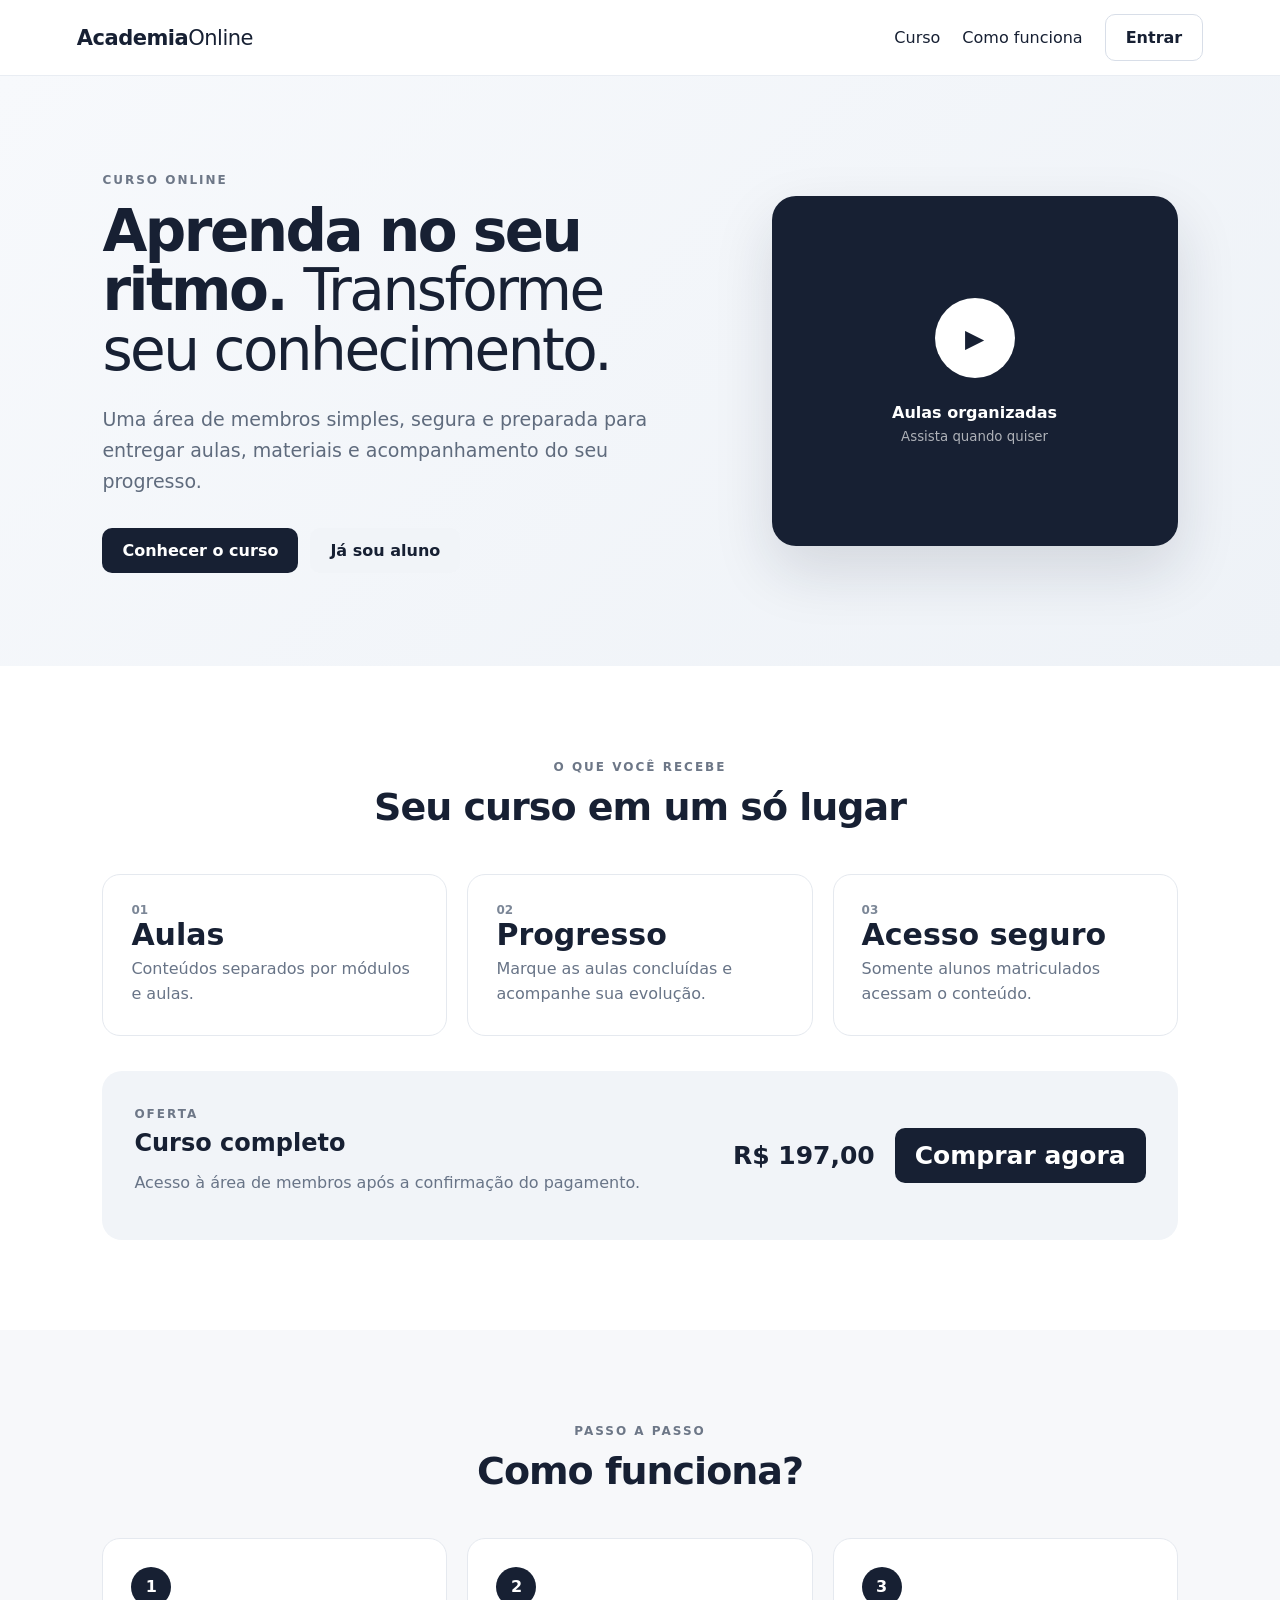
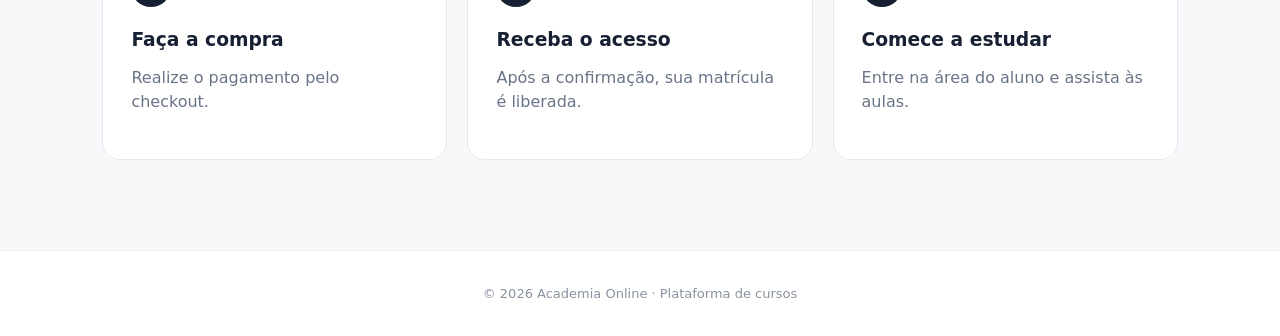
==== index.html @ fd496181 "Add files via upload" ====
<!doctype html>
<html lang="pt-BR">
<head>
  <meta charset="utf-8">
  <meta name="viewport" content="width=device-width, initial-scale=1">
  <title>Academia Online</title>
  <link rel="stylesheet" href="css/style.css">
</head>
<body>
<header class="topbar">
  <a class="brand" href="index.html">Academia<span>Online</span></a>
  <nav>
    <a href="#curso">Curso</a>
    <a href="#como-funciona">Como funciona</a>
    <a class="btn btn-outline" href="login.html">Entrar</a>
  </nav>
</header>

<main>
<section class="hero">
  <div class="hero-copy">
    <span class="eyebrow">CURSO ONLINE</span>
    <h1>Aprenda no seu ritmo. <span>Transforme seu conhecimento.</span></h1>
    <p>Uma área de membros simples, segura e preparada para entregar aulas, materiais e acompanhamento do seu progresso.</p>
    <div class="hero-actions">
      <a class="btn" href="#curso">Conhecer o curso</a>
      <a class="btn btn-light" href="login.html">Já sou aluno</a>
    </div>
  </div>
  <div class="hero-card">
    <div class="play">▶</div>
    <strong>Aulas organizadas</strong>
    <small>Assista quando quiser</small>
  </div>
</section>

<section id="curso" class="section">
  <div class="section-heading">
    <span class="eyebrow">O QUE VOCÊ RECEBE</span>
    <h2>Seu curso em um só lugar</h2>
  </div>
  <div class="cards">
    <article><div class="icon">01</div><h3>Aulas</h3><p>Conteúdos separados por módulos e aulas.</p></article>
    <article><div class="icon">02</div><h3>Progresso</h3><p>Marque as aulas concluídas e acompanhe sua evolução.</p></article>
    <article><div class="icon">03</div><h3>Acesso seguro</h3><p>Somente alunos matriculados acessam o conteúdo.</p></article>
  </div>
  <div class="offer">
    <div><span class="eyebrow">OFERTA</span><h2>Curso completo</h2><p>Acesso à área de membros após a confirmação do pagamento.</p></div>
    <div class="price">R$ 197,00 <a class="btn" href="checkout.html?course_id=CURSO_ID">Comprar agora</a></div>
  </div>
</section>

<section id="como-funciona" class="section muted">
  <div class="section-heading"><span class="eyebrow">PASSO A PASSO</span><h2>Como funciona?</h2></div>
  <div class="steps">
    <div><b>1</b><h3>Faça a compra</h3><p>Realize o pagamento pelo checkout.</p></div>
    <div><b>2</b><h3>Receba o acesso</h3><p>Após a confirmação, sua matrícula é liberada.</p></div>
    <div><b>3</b><h3>Comece a estudar</h3><p>Entre na área do aluno e assista às aulas.</p></div>
  </div>
</section>
</main>
<footer>© 2026 Academia Online · Plataforma de cursos</footer>
</body>
</html>
---- css/style.css ----
*{box-sizing:border-box}body{margin:0;font-family:Inter,system-ui,-apple-system,BlinkMacSystemFont,"Segoe UI",sans-serif;color:#172033;background:#fff}a{text-decoration:none;color:inherit}.topbar{height:76px;border-bottom:1px solid #e9edf3;display:flex;align-items:center;justify-content:space-between;padding:0 6%;background:#fff}.topbar nav{display:flex;align-items:center;gap:22px}.brand{font-size:21px;font-weight:800;letter-spacing:-.5px}.brand span{font-weight:400}.btn{display:inline-flex;align-items:center;justify-content:center;background:#172033;color:#fff;border:0;border-radius:10px;padding:13px 20px;font-weight:700;cursor:pointer}.btn-light{background:#f1f4f8;color:#172033}.btn-outline{background:#fff;color:#172033;border:1px solid #d8dee8}.full{width:100%}.hero{min-height:590px;padding:80px 8%;display:grid;grid-template-columns:1.2fr .8fr;gap:60px;align-items:center;background:linear-gradient(135deg,#f7f9fc,#eef2f7)}.hero h1{font-size:58px;line-height:1.02;letter-spacing:-2.5px;margin:14px 0 24px;max-width:720px}.hero h1 span{font-weight:400}.hero p{font-size:19px;line-height:1.65;max-width:650px;color:#5f6b7d}.eyebrow{font-size:12px;letter-spacing:2px;font-weight:800;color:#6d7787}.hero-actions{display:flex;gap:12px;margin-top:30px}.hero-card{height:350px;border-radius:24px;background:#172033;color:white;display:flex;flex-direction:column;align-items:center;justify-content:center;box-shadow:0 25px 60px #17203322}.hero-card .play{width:80px;height:80px;border-radius:50%;background:white;color:#172033;display:grid;place-items:center;font-size:25px;margin-bottom:25px}.hero-card small{opacity:.65;margin-top:7px}.section{padding:90px 8%}.section-heading{text-align:center;margin-bottom:45px}.section-heading h2{font-size:38px;letter-spacing:-1px;margin:10px}.cards,.steps{display:grid;grid-template-columns:repeat(3,1fr);gap:20px}.cards article,.steps>div{border:1px solid #e5e9ef;border-radius:18px;padding:28px;background:#fff}.icon{font-size:12px;font-weight:800;color:#7c8797}.cards h3,.steps h3{margin-bottom:8px}.cards p,.steps p{color:#687487;line-height:1.55}.offer{margin-top:35px;border-radius:20px;background:#f1f4f8;padding:32px;display:flex;justify-content:space-between;align-items:center}.offer h2{margin:7px 0}.offer p{color:#687487}.price{font-size:25px;font-weight:800;display:flex;gap:20px;align-items:center}.muted{background:#f7f8fa}.steps b{display:grid;place-items:center;width:40px;height:40px;border-radius:50%;background:#172033;color:#fff}.steps h3{margin-top:22px}footer{text-align:center;padding:35px;color:#8992a0;font-size:13px;border-top:1px solid #eee}.auth-page{min-height:100vh;background:#f4f6f9;display:grid;place-items:center;padding:25px}.auth-box{width:min(450px,100%);background:#fff;border:1px solid #e4e8ee;border-radius:18px;padding:35px;box-shadow:0 20px 50px #17203312}.auth-box .brand{display:block;margin-bottom:35px}.auth-box h1{margin-bottom:8px}.muted-text,.small{color:#697587;line-height:1.55}.auth-box form{display:grid;gap:16px;margin:25px 0}.auth-box label{display:grid;gap:7px;font-size:14px;font-weight:700}.auth-box input{padding:13px;border:1px solid #d9dfe7;border-radius:9px;font:inherit}.message{margin-top:12px;color:#b42318;font-size:14px}.checkout-price{font-size:40px;font-weight:800;margin:25px 0}.dashboard{padding:55px 7%}.dashboard-head{margin-bottom:30px}.dashboard-head h1{font-size:42px;margin:8px 0}.course-layout{display:grid;grid-template-columns:1fr;gap:18px}.module{border:1px solid #e3e7ed;border-radius:16px;overflow:hidden;background:#fff}.module-head{padding:20px 22px;background:#f6f8fa;font-weight:800}.lesson-row{display:flex;justify-content:space-between;align-items:center;padding:17px 22px;border-top:1px solid #edf0f4}.lesson-row small{color:#6d7787}.lesson-row.done{opacity:.7}.lesson-row a{font-weight:700}.lesson-page{padding:55px 8%;max-width:1100px;margin:auto}.video{aspect-ratio:16/9;background:#101722;border-radius:18px;display:grid;place-items:center;color:#fff;margin:25px 0}.complete{margin-top:20px}.status{font-size:13px;color:#647083}.small{font-size:12px}@media(max-width:800px){.hero{grid-template-columns:1fr;padding:60px 6%}.hero h1{font-size:43px}.cards,.steps{grid-template-columns:1fr}.offer{display:block}.price{margin-top:20px;flex-wrap:wrap}.topbar{padding:0 5%}.topbar nav>a:not(.btn){display:none}}
textarea,select{padding:13px;border:1px solid #d9dfe7;border-radius:9px;font:inherit;width:100%;min-height:44px}.admin-grid{display:grid;grid-template-columns:1.1fr .9fr;gap:22px;margin-top:30px}.panel{background:#fff;border:1px solid #e3e7ed;border-radius:18px;padding:25px}.panel form{display:grid;gap:12px;margin:18px 0}.panel input{padding:13px;border:1px solid #d9dfe7;border-radius:9px;font:inherit}.list-row{display:flex;justify-content:space-between;align-items:center;padding:15px 0;border-top:1px solid #edf0f4;gap:15px}.list-row small{display:block;color:#768195;margin-top:4px}.cards article h3{font-size:30px;margin:0}.cards article p{margin:5px 0 0}@media(max-width:800px){.admin-grid{grid-template-columns:1fr}}
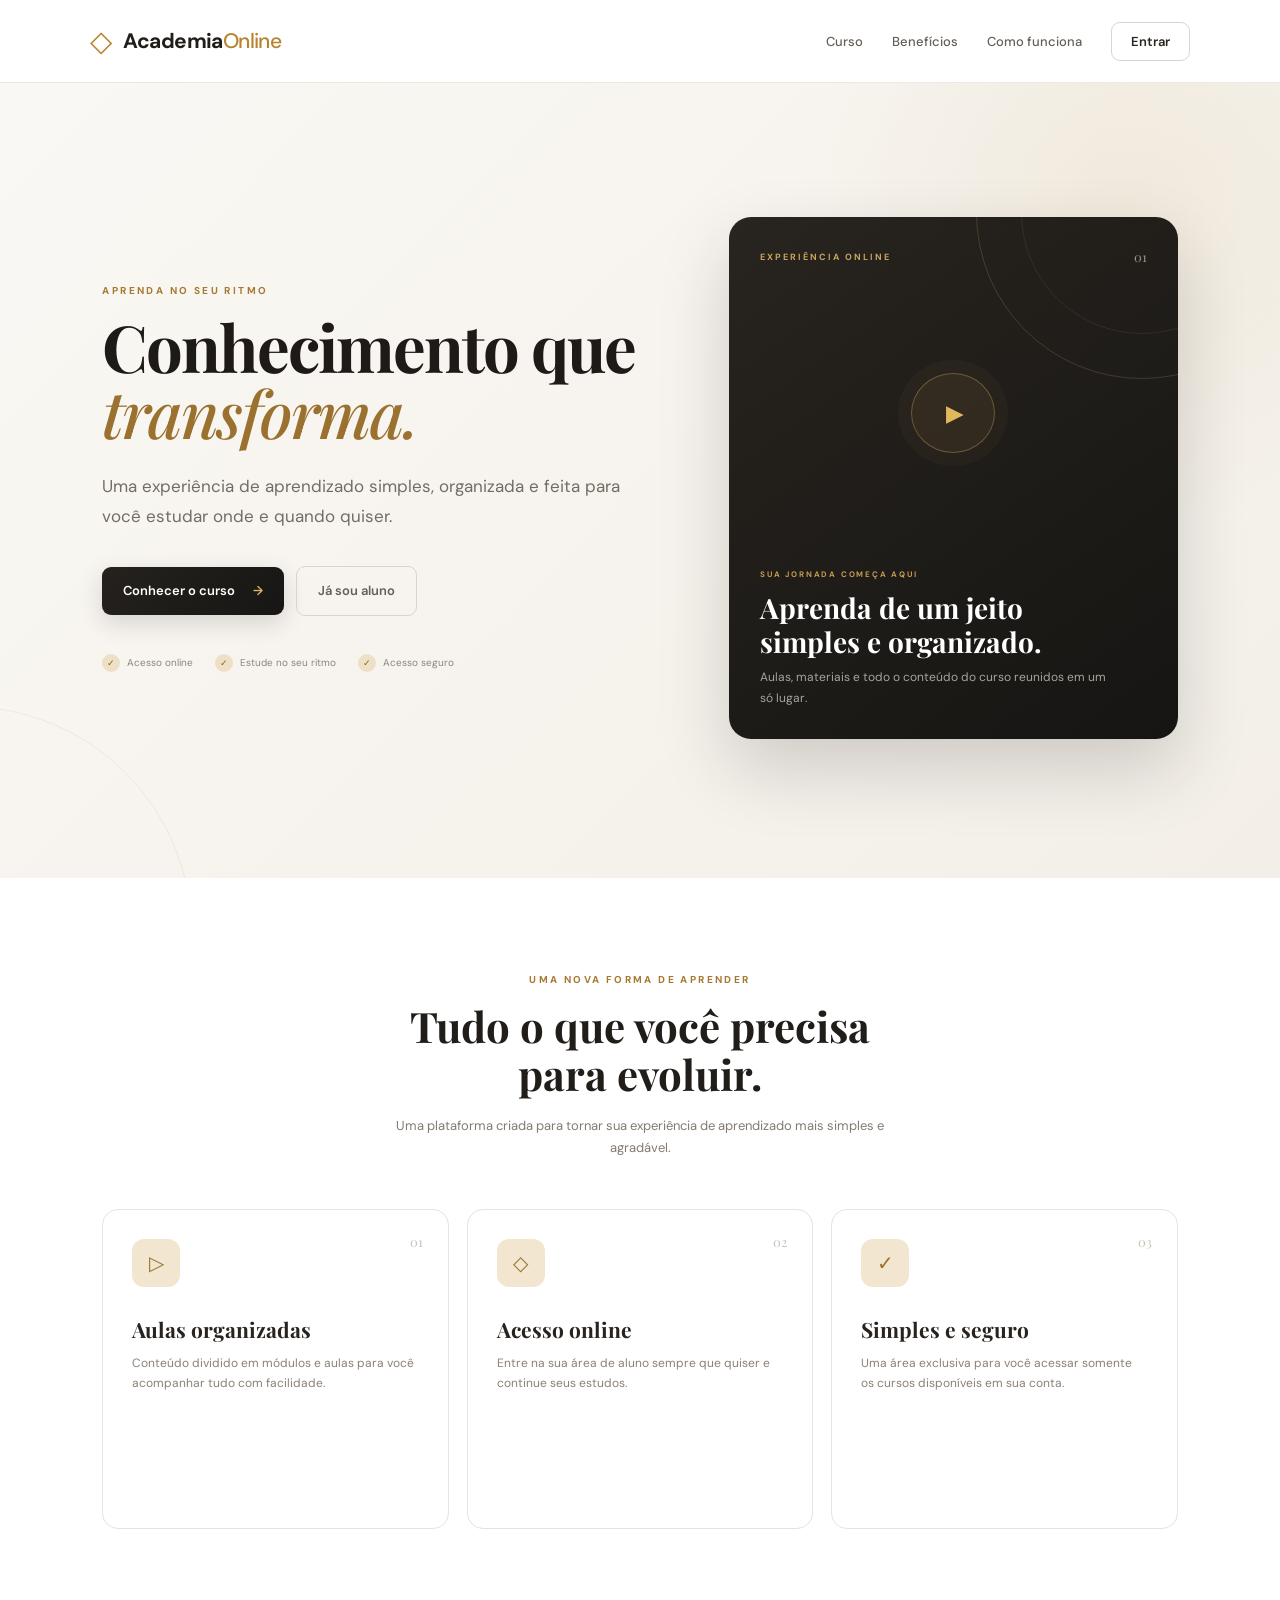
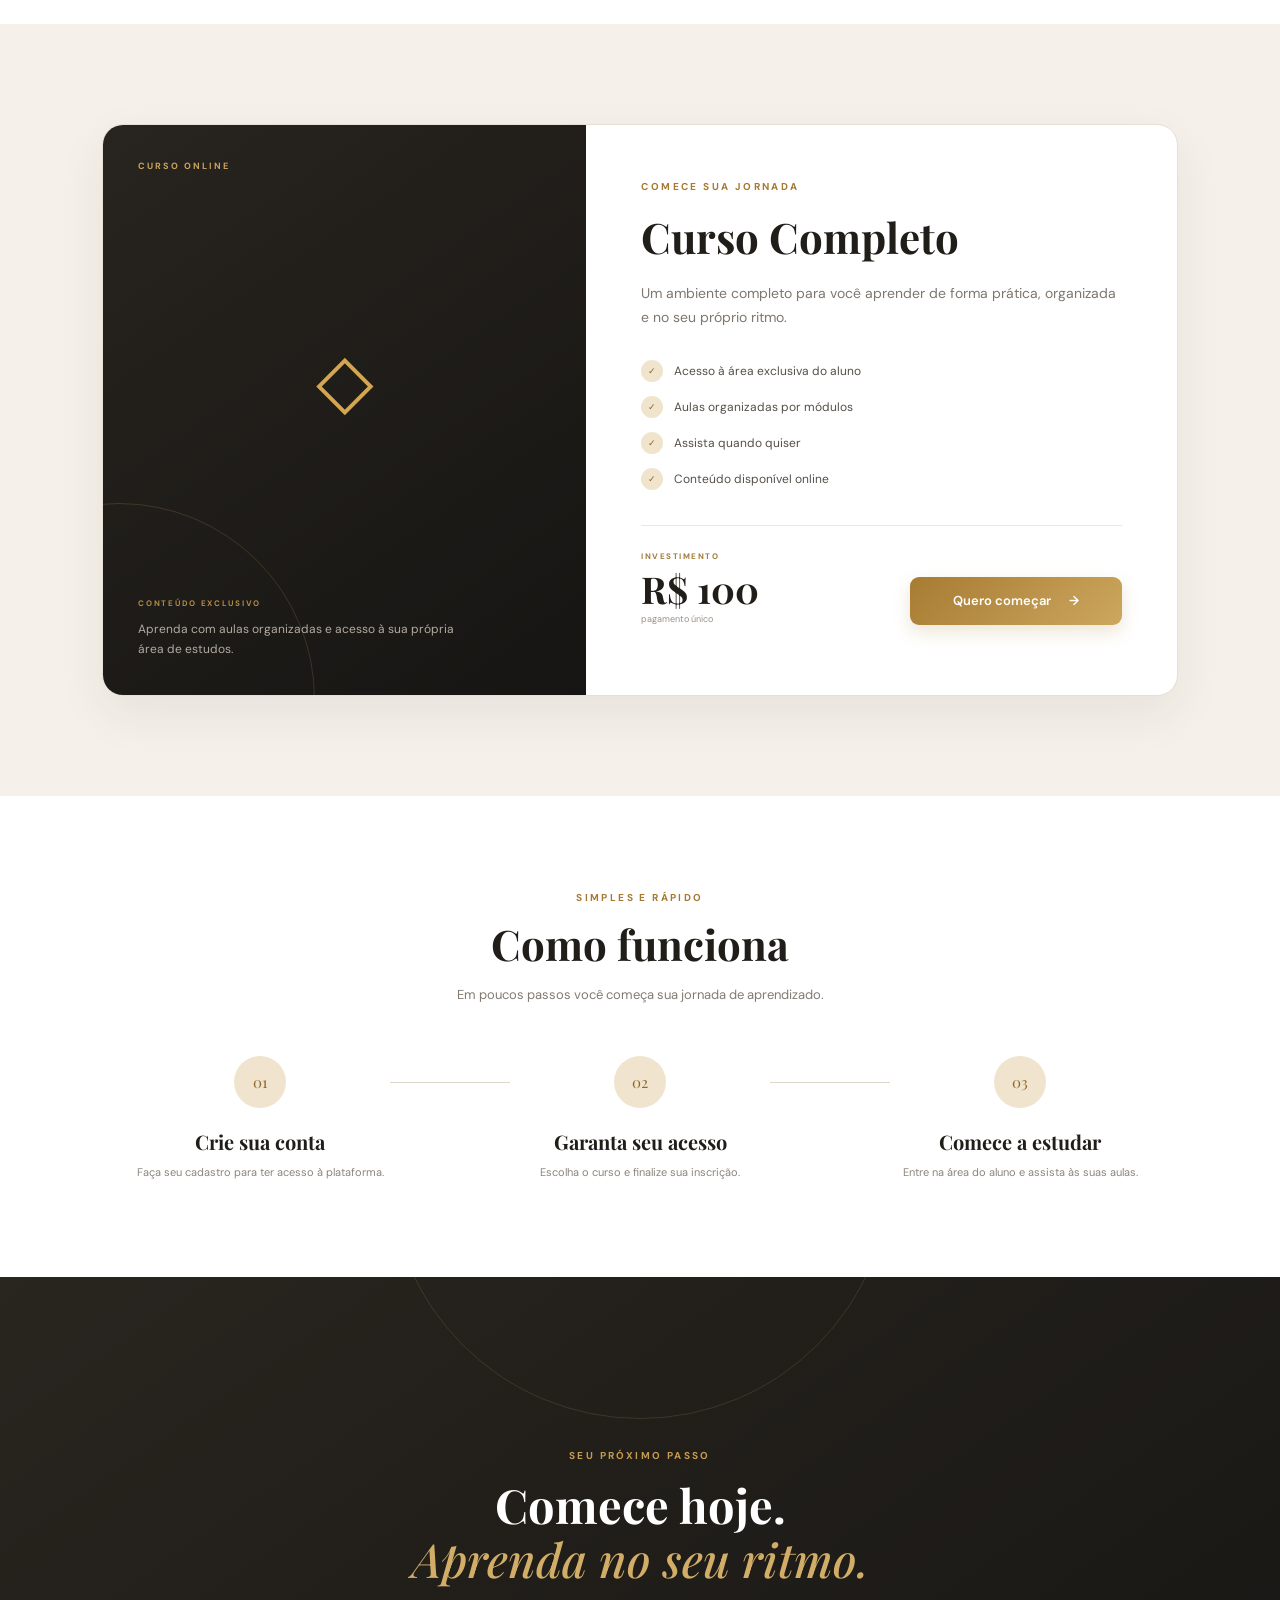
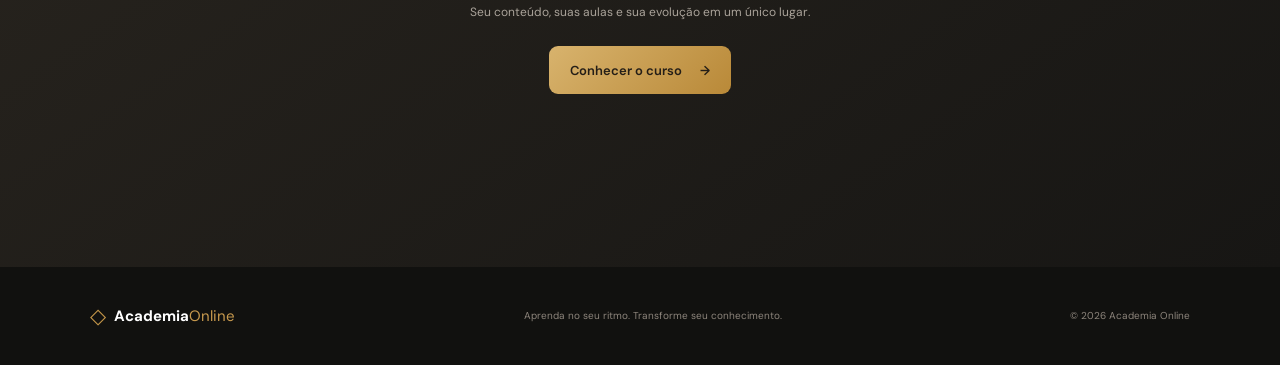
==== commit 18fb17ba: "Update index.html" ====
--- a/index.html
+++ b/index.html
@@ -1,64 +1,633 @@
 <!doctype html>
 <html lang="pt-BR">
+
 <head>
   <meta charset="utf-8">
-  <meta name="viewport" content="width=device-width, initial-scale=1">
+
+  <meta
+    name="viewport"
+    content="width=device-width,initial-scale=1"
+  >
+
   <title>Academia Online</title>
-  <link rel="stylesheet" href="css/style.css">
+
+  <link
+    rel="preconnect"
+    href="https://fonts.googleapis.com"
+  >
+
+  <link
+    rel="preconnect"
+    href="https://fonts.gstatic.com"
+    crossorigin
+  >
+
+  <link
+    href="https://fonts.googleapis.com/css2?family=DM+Sans:wght@400;500;600;700&family=Playfair+Display:wght@500;600;700&display=swap"
+    rel="stylesheet"
+  >
+
+  <link
+    rel="stylesheet"
+    href="css/style.css"
+  >
 </head>
-<body>
-<header class="topbar">
-  <a class="brand" href="index.html">Academia<span>Online</span></a>
-  <nav>
-    <a href="#curso">Curso</a>
-    <a href="#como-funciona">Como funciona</a>
-    <a class="btn btn-outline" href="login.html">Entrar</a>
+
+
+<body class="premium-home">
+
+
+<!-- =========================================
+     CABEÇALHO
+========================================= -->
+
+<header class="home-header">
+
+  <a
+    href="index.html"
+    class="home-brand"
+  >
+
+    <span class="home-brand-icon">
+      ◇
+    </span>
+
+    <strong>
+      Academia<span>Online</span>
+    </strong>
+
+  </a>
+
+
+  <nav class="home-nav">
+
+    <a href="#curso">
+      Curso
+    </a>
+
+    <a href="#beneficios">
+      Benefícios
+    </a>
+
+    <a href="#como-funciona">
+      Como funciona
+    </a>
+
+    <a
+      href="login.html"
+      class="home-login"
+    >
+      Entrar
+    </a>
+
   </nav>
+
 </header>
 
+
+
 <main>
-<section class="hero">
-  <div class="hero-copy">
-    <span class="eyebrow">CURSO ONLINE</span>
-    <h1>Aprenda no seu ritmo. <span>Transforme seu conhecimento.</span></h1>
-    <p>Uma área de membros simples, segura e preparada para entregar aulas, materiais e acompanhamento do seu progresso.</p>
-    <div class="hero-actions">
-      <a class="btn" href="#curso">Conhecer o curso</a>
-      <a class="btn btn-light" href="login.html">Já sou aluno</a>
+
+
+<!-- =========================================
+     HERO
+========================================= -->
+
+<section class="premium-home-hero">
+
+  <div class="home-hero-content">
+
+    <span class="home-eyebrow">
+      APRENDA NO SEU RITMO
+    </span>
+
+
+    <h1>
+
+      Conhecimento que
+      <span>
+        transforma.
+      </span>
+
+    </h1>
+
+
+    <p class="home-hero-description">
+
+      Uma experiência de aprendizado
+      simples, organizada e feita para
+      você estudar onde e quando quiser.
+
+    </p>
+
+
+    <div class="home-hero-actions">
+
+      <a
+        href="#curso"
+        class="home-primary-btn"
+      >
+        Conhecer o curso
+        <span>→</span>
+      </a>
+
+
+      <a
+        href="login.html"
+        class="home-secondary-btn"
+      >
+        Já sou aluno
+      </a>
+
     </div>
-  </div>
-  <div class="hero-card">
-    <div class="play">▶</div>
-    <strong>Aulas organizadas</strong>
-    <small>Assista quando quiser</small>
-  </div>
+
+
+    <div class="home-trust">
+
+      <div>
+        <span>✓</span>
+        Acesso online
+      </div>
+
+      <div>
+        <span>✓</span>
+        Estude no seu ritmo
+      </div>
+
+      <div>
+        <span>✓</span>
+        Acesso seguro
+      </div>
+
+    </div>
+
+  </div>
+
+
+
+  <!-- CARD DO LADO DIREITO -->
+
+  <div class="home-feature-card">
+
+    <div class="home-card-decoration"></div>
+
+
+    <div class="home-feature-top">
+
+      <span class="home-feature-label">
+        EXPERIÊNCIA ONLINE
+      </span>
+
+      <span class="home-feature-number">
+        01
+      </span>
+
+    </div>
+
+
+    <div class="home-play">
+
+      <div class="home-play-circle">
+        ▶
+      </div>
+
+    </div>
+
+
+    <div class="home-feature-bottom">
+
+      <span>
+        SUA JORNADA COMEÇA AQUI
+      </span>
+
+      <h2>
+        Aprenda de um jeito
+        simples e organizado.
+      </h2>
+
+      <p>
+        Aulas, materiais e todo o
+        conteúdo do curso reunidos
+        em um só lugar.
+      </p>
+
+    </div>
+
+  </div>
+
 </section>
 
-<section id="curso" class="section">
-  <div class="section-heading">
-    <span class="eyebrow">O QUE VOCÊ RECEBE</span>
-    <h2>Seu curso em um só lugar</h2>
-  </div>
-  <div class="cards">
-    <article><div class="icon">01</div><h3>Aulas</h3><p>Conteúdos separados por módulos e aulas.</p></article>
-    <article><div class="icon">02</div><h3>Progresso</h3><p>Marque as aulas concluídas e acompanhe sua evolução.</p></article>
-    <article><div class="icon">03</div><h3>Acesso seguro</h3><p>Somente alunos matriculados acessam o conteúdo.</p></article>
-  </div>
-  <div class="offer">
-    <div><span class="eyebrow">OFERTA</span><h2>Curso completo</h2><p>Acesso à área de membros após a confirmação do pagamento.</p></div>
-    <div class="price">R$ 197,00 <a class="btn" href="checkout.html?course_id=CURSO_ID">Comprar agora</a></div>
-  </div>
+
+
+<!-- =========================================
+     BENEFÍCIOS
+========================================= -->
+
+<section
+  id="beneficios"
+  class="home-section home-benefits"
+>
+
+  <div class="home-section-heading">
+
+    <span class="home-eyebrow">
+      UMA NOVA FORMA DE APRENDER
+    </span>
+
+    <h2>
+      Tudo o que você precisa
+      <br>
+      para evoluir.
+    </h2>
+
+    <p>
+      Uma plataforma criada para tornar
+      sua experiência de aprendizado
+      mais simples e agradável.
+    </p>
+
+  </div>
+
+
+  <div class="home-benefit-grid">
+
+
+    <article class="home-benefit-card">
+
+      <span class="benefit-number">
+        01
+      </span>
+
+      <div class="benefit-icon">
+        ▷
+      </div>
+
+      <h3>
+        Aulas organizadas
+      </h3>
+
+      <p>
+        Conteúdo dividido em módulos
+        e aulas para você acompanhar
+        tudo com facilidade.
+      </p>
+
+    </article>
+
+
+
+    <article class="home-benefit-card">
+
+      <span class="benefit-number">
+        02
+      </span>
+
+      <div class="benefit-icon">
+        ◇
+      </div>
+
+      <h3>
+        Acesso online
+      </h3>
+
+      <p>
+        Entre na sua área de aluno
+        sempre que quiser e continue
+        seus estudos.
+      </p>
+
+    </article>
+
+
+
+    <article class="home-benefit-card">
+
+      <span class="benefit-number">
+        03
+      </span>
+
+      <div class="benefit-icon">
+        ✓
+      </div>
+
+      <h3>
+        Simples e seguro
+      </h3>
+
+      <p>
+        Uma área exclusiva para você
+        acessar somente os cursos
+        disponíveis em sua conta.
+      </p>
+
+    </article>
+
+
+  </div>
+
 </section>
 
-<section id="como-funciona" class="section muted">
-  <div class="section-heading"><span class="eyebrow">PASSO A PASSO</span><h2>Como funciona?</h2></div>
-  <div class="steps">
-    <div><b>1</b><h3>Faça a compra</h3><p>Realize o pagamento pelo checkout.</p></div>
-    <div><b>2</b><h3>Receba o acesso</h3><p>Após a confirmação, sua matrícula é liberada.</p></div>
-    <div><b>3</b><h3>Comece a estudar</h3><p>Entre na área do aluno e assista às aulas.</p></div>
-  </div>
+
+
+<!-- =========================================
+     CURSO
+========================================= -->
+
+<section
+  id="curso"
+  class="home-course-section"
+>
+
+  <div class="home-course-wrapper">
+
+
+    <div class="home-course-preview">
+
+      <span class="home-course-small">
+        CURSO ONLINE
+      </span>
+
+
+      <div class="home-course-preview-icon">
+        ◇
+      </div>
+
+
+      <div class="home-course-preview-bottom">
+
+        <span>
+          CONTEÚDO EXCLUSIVO
+        </span>
+
+        <p>
+          Aprenda com aulas organizadas
+          e acesso à sua própria área
+          de estudos.
+        </p>
+
+      </div>
+
+    </div>
+
+
+
+    <div class="home-course-info">
+
+      <span class="home-eyebrow">
+        COMECE SUA JORNADA
+      </span>
+
+
+      <h2>
+        Curso Completo
+      </h2>
+
+
+      <p class="home-course-description">
+
+        Um ambiente completo para você
+        aprender de forma prática,
+        organizada e no seu próprio ritmo.
+
+      </p>
+
+
+      <div class="home-course-features">
+
+        <div>
+          <span>✓</span>
+          Acesso à área exclusiva do aluno
+        </div>
+
+        <div>
+          <span>✓</span>
+          Aulas organizadas por módulos
+        </div>
+
+        <div>
+          <span>✓</span>
+          Assista quando quiser
+        </div>
+
+        <div>
+          <span>✓</span>
+          Conteúdo disponível online
+        </div>
+
+      </div>
+
+
+      <div class="home-course-purchase">
+
+        <div class="home-price">
+
+          <small>
+            INVESTIMENTO
+          </small>
+
+          <strong>
+            R$ 100
+          </strong>
+
+          <span>
+            pagamento único
+          </span>
+
+        </div>
+
+
+        <!-- Depois ligaremos ao Mercado Pago -->
+
+        <a
+          href="login.html"
+          class="home-buy-btn"
+        >
+          Quero começar
+          <span>→</span>
+        </a>
+
+      </div>
+
+    </div>
+
+
+  </div>
+
 </section>
+
+
+
+<!-- =========================================
+     COMO FUNCIONA
+========================================= -->
+
+<section
+  id="como-funciona"
+  class="home-section home-how"
+>
+
+  <div class="home-section-heading">
+
+    <span class="home-eyebrow">
+      SIMPLES E RÁPIDO
+    </span>
+
+    <h2>
+      Como funciona
+    </h2>
+
+    <p>
+      Em poucos passos você começa
+      sua jornada de aprendizado.
+    </p>
+
+  </div>
+
+
+  <div class="home-steps">
+
+
+    <article>
+
+      <span class="step-number">
+        01
+      </span>
+
+      <h3>
+        Crie sua conta
+      </h3>
+
+      <p>
+        Faça seu cadastro para ter
+        acesso à plataforma.
+      </p>
+
+    </article>
+
+
+
+    <div class="step-line"></div>
+
+
+
+    <article>
+
+      <span class="step-number">
+        02
+      </span>
+
+      <h3>
+        Garanta seu acesso
+      </h3>
+
+      <p>
+        Escolha o curso e finalize
+        sua inscrição.
+      </p>
+
+    </article>
+
+
+
+    <div class="step-line"></div>
+
+
+
+    <article>
+
+      <span class="step-number">
+        03
+      </span>
+
+      <h3>
+        Comece a estudar
+      </h3>
+
+      <p>
+        Entre na área do aluno
+        e assista às suas aulas.
+      </p>
+
+    </article>
+
+
+  </div>
+
+</section>
+
+
+
+<!-- =========================================
+     CTA FINAL
+========================================= -->
+
+<section class="home-final-cta">
+
+  <div class="final-decoration"></div>
+
+  <span class="home-eyebrow">
+    SEU PRÓXIMO PASSO
+  </span>
+
+
+  <h2>
+    Comece hoje.
+    <br>
+    <em>Aprenda no seu ritmo.</em>
+  </h2>
+
+
+  <p>
+    Seu conteúdo, suas aulas e sua
+    evolução em um único lugar.
+  </p>
+
+
+  <a
+    href="#curso"
+    class="home-gold-btn"
+  >
+    Conhecer o curso
+    <span>→</span>
+  </a>
+
+</section>
+
+
 </main>
-<footer>© 2026 Academia Online · Plataforma de cursos</footer>
+
+
+
+<!-- =========================================
+     RODAPÉ
+========================================= -->
+
+<footer class="home-footer">
+
+  <div class="home-footer-brand">
+
+    <span>◇</span>
+
+    <strong>
+      Academia<span>Online</span>
+    </strong>
+
+  </div>
+
+
+  <p>
+    Aprenda no seu ritmo.
+    Transforme seu conhecimento.
+  </p>
+
+
+  <span class="home-footer-copy">
+    © 2026 Academia Online
+  </span>
+
+</footer>
+
+
 </body>
+
 </html>
--- a/css/style.css
+++ b/css/style.css
@@ -1,2 +1,1991 @@
-*{box-sizing:border-box}body{margin:0;font-family:Inter,system-ui,-apple-system,BlinkMacSystemFont,"Segoe UI",sans-serif;color:#172033;background:#fff}a{text-decoration:none;color:inherit}.topbar{height:76px;border-bottom:1px solid #e9edf3;display:flex;align-items:center;justify-content:space-between;padding:0 6%;background:#fff}.topbar nav{display:flex;align-items:center;gap:22px}.brand{font-size:21px;font-weight:800;letter-spacing:-.5px}.brand span{font-weight:400}.btn{display:inline-flex;align-items:center;justify-content:center;background:#172033;color:#fff;border:0;border-radius:10px;padding:13px 20px;font-weight:700;cursor:pointer}.btn-light{background:#f1f4f8;color:#172033}.btn-outline{background:#fff;color:#172033;border:1px solid #d8dee8}.full{width:100%}.hero{min-height:590px;padding:80px 8%;display:grid;grid-template-columns:1.2fr .8fr;gap:60px;align-items:center;background:linear-gradient(135deg,#f7f9fc,#eef2f7)}.hero h1{font-size:58px;line-height:1.02;letter-spacing:-2.5px;margin:14px 0 24px;max-width:720px}.hero h1 span{font-weight:400}.hero p{font-size:19px;line-height:1.65;max-width:650px;color:#5f6b7d}.eyebrow{font-size:12px;letter-spacing:2px;font-weight:800;color:#6d7787}.hero-actions{display:flex;gap:12px;margin-top:30px}.hero-card{height:350px;border-radius:24px;background:#172033;color:white;display:flex;flex-direction:column;align-items:center;justify-content:center;box-shadow:0 25px 60px #17203322}.hero-card .play{width:80px;height:80px;border-radius:50%;background:white;color:#172033;display:grid;place-items:center;font-size:25px;margin-bottom:25px}.hero-card small{opacity:.65;margin-top:7px}.section{padding:90px 8%}.section-heading{text-align:center;margin-bottom:45px}.section-heading h2{font-size:38px;letter-spacing:-1px;margin:10px}.cards,.steps{display:grid;grid-template-columns:repeat(3,1fr);gap:20px}.cards article,.steps>div{border:1px solid #e5e9ef;border-radius:18px;padding:28px;background:#fff}.icon{font-size:12px;font-weight:800;color:#7c8797}.cards h3,.steps h3{margin-bottom:8px}.cards p,.steps p{color:#687487;line-height:1.55}.offer{margin-top:35px;border-radius:20px;background:#f1f4f8;padding:32px;display:flex;justify-content:space-between;align-items:center}.offer h2{margin:7px 0}.offer p{color:#687487}.price{font-size:25px;font-weight:800;display:flex;gap:20px;align-items:center}.muted{background:#f7f8fa}.steps b{display:grid;place-items:center;width:40px;height:40px;border-radius:50%;background:#172033;color:#fff}.steps h3{margin-top:22px}footer{text-align:center;padding:35px;color:#8992a0;font-size:13px;border-top:1px solid #eee}.auth-page{min-height:100vh;background:#f4f6f9;display:grid;place-items:center;padding:25px}.auth-box{width:min(450px,100%);background:#fff;border:1px solid #e4e8ee;border-radius:18px;padding:35px;box-shadow:0 20px 50px #17203312}.auth-box .brand{display:block;margin-bottom:35px}.auth-box h1{margin-bottom:8px}.muted-text,.small{color:#697587;line-height:1.55}.auth-box form{display:grid;gap:16px;margin:25px 0}.auth-box label{display:grid;gap:7px;font-size:14px;font-weight:700}.auth-box input{padding:13px;border:1px solid #d9dfe7;border-radius:9px;font:inherit}.message{margin-top:12px;color:#b42318;font-size:14px}.checkout-price{font-size:40px;font-weight:800;margin:25px 0}.dashboard{padding:55px 7%}.dashboard-head{margin-bottom:30px}.dashboard-head h1{font-size:42px;margin:8px 0}.course-layout{display:grid;grid-template-columns:1fr;gap:18px}.module{border:1px solid #e3e7ed;border-radius:16px;overflow:hidden;background:#fff}.module-head{padding:20px 22px;background:#f6f8fa;font-weight:800}.lesson-row{display:flex;justify-content:space-between;align-items:center;padding:17px 22px;border-top:1px solid #edf0f4}.lesson-row small{color:#6d7787}.lesson-row.done{opacity:.7}.lesson-row a{font-weight:700}.lesson-page{padding:55px 8%;max-width:1100px;margin:auto}.video{aspect-ratio:16/9;background:#101722;border-radius:18px;display:grid;place-items:center;color:#fff;margin:25px 0}.complete{margin-top:20px}.status{font-size:13px;color:#647083}.small{font-size:12px}@media(max-width:800px){.hero{grid-template-columns:1fr;padding:60px 6%}.hero h1{font-size:43px}.cards,.steps{grid-template-columns:1fr}.offer{display:block}.price{margin-top:20px;flex-wrap:wrap}.topbar{padding:0 5%}.topbar nav>a:not(.btn){display:none}}
-textarea,select{padding:13px;border:1px solid #d9dfe7;border-radius:9px;font:inherit;width:100%;min-height:44px}.admin-grid{display:grid;grid-template-columns:1.1fr .9fr;gap:22px;margin-top:30px}.panel{background:#fff;border:1px solid #e3e7ed;border-radius:18px;padding:25px}.panel form{display:grid;gap:12px;margin:18px 0}.panel input{padding:13px;border:1px solid #d9dfe7;border-radius:9px;font:inherit}.list-row{display:flex;justify-content:space-between;align-items:center;padding:15px 0;border-top:1px solid #edf0f4;gap:15px}.list-row small{display:block;color:#768195;margin-top:4px}.cards article h3{font-size:30px;margin:0}.cards article p{margin:5px 0 0}@media(max-width:800px){.admin-grid{grid-template-columns:1fr}}
+}
+
+}
+/* =====================================================
+   PÁGINA DA AULA - PREMIUM
+===================================================== */
+
+.premium-lesson-page{
+  margin:0;
+
+  min-height:100vh;
+
+  background:#f7f4ef;
+
+  color:#28231e;
+
+  font-family:
+    "DM Sans",
+    sans-serif;
+}
+
+
+.premium-lesson-container{
+  width:min(980px, 88%);
+
+  margin:0 auto;
+
+  padding:45px 0 70px;
+}
+
+
+.premium-lesson-top-actions{
+  display:flex;
+  align-items:center;
+
+  gap:18px;
+}
+
+
+.premium-student-area{
+  color:#6e665d;
+
+  font-size:12px;
+
+  font-weight:600;
+
+  text-decoration:none;
+
+  transition:.2s;
+}
+
+
+.premium-student-area:hover{
+  color:#a77830;
+}
+
+
+/* =====================================================
+   CABEÇALHO DA AULA
+===================================================== */
+
+.premium-lesson-header{
+  margin-bottom:24px;
+}
+
+
+.premium-lesson-breadcrumb{
+  margin-bottom:22px;
+
+  display:flex;
+  align-items:center;
+
+  gap:8px;
+
+  color:#9b9287;
+
+  font-size:10px;
+}
+
+
+.breadcrumb-separator{
+  color:#c3b9ad;
+}
+
+
+.premium-lesson-title-row{
+  display:flex;
+  align-items:flex-end;
+  justify-content:space-between;
+
+  gap:25px;
+}
+
+
+.premium-eyebrow{
+  display:block;
+
+  margin-bottom:7px;
+
+  color:#a87931;
+
+  font-size:9px;
+
+  font-weight:700;
+
+  letter-spacing:1.8px;
+
+  text-transform:uppercase;
+}
+
+
+.premium-lesson-title-row h1{
+  margin:0;
+
+  color:#211e1a;
+
+  font-family:
+    "Playfair Display",
+    serif;
+
+  font-size:38px;
+
+  line-height:1.15;
+}
+
+
+.premium-lesson-description{
+  max-width:750px;
+
+  margin:13px 0 0;
+
+  color:#7f776e;
+
+  font-size:13px;
+
+  line-height:1.7;
+}
+
+
+.premium-lesson-position{
+  width:58px;
+  height:58px;
+
+  flex-shrink:0;
+
+  display:flex;
+  flex-direction:column;
+  align-items:center;
+  justify-content:center;
+
+  border-radius:50%;
+
+  background:#efe2c9;
+
+  color:#8f6729;
+}
+
+
+.premium-lesson-position strong{
+  font-family:
+    "Playfair Display",
+    serif;
+
+  font-size:18px;
+
+  line-height:1;
+}
+
+
+.premium-lesson-position span{
+  margin-top:3px;
+
+  color:#a88c60;
+
+  font-size:8px;
+}
+
+
+/* =====================================================
+   PLAYER
+===================================================== */
+
+.premium-video-card{
+  overflow:hidden;
+
+  border-radius:17px;
+
+  background:#fff;
+
+  border:1px solid #e2dbd1;
+
+  box-shadow:
+    0 15px 40px
+    rgba(45,37,27,.08);
+}
+
+
+.premium-video{
+  width:100%;
+
+  aspect-ratio:16 / 9;
+
+  background:
+    linear-gradient(
+      145deg,
+      #181714,
+      #25221d
+    );
+}
+
+
+.premium-video iframe{
+  display:block;
+
+  width:100%;
+  height:100%;
+
+  border:0;
+}
+
+
+.premium-video-empty{
+  width:100%;
+  height:100%;
+
+  display:flex;
+  flex-direction:column;
+  align-items:center;
+  justify-content:center;
+
+  color:#fff;
+}
+
+
+.video-play-icon{
+  width:62px;
+  height:62px;
+
+  margin-bottom:15px;
+
+  display:flex;
+  align-items:center;
+  justify-content:center;
+
+  padding-left:4px;
+
+  box-sizing:border-box;
+
+  border-radius:50%;
+
+  background:
+    rgba(195,148,67,.17);
+
+  border:
+    1px solid
+    rgba(211,169,93,.38);
+
+  color:#d4a451;
+
+  font-size:20px;
+}
+
+
+.premium-video-empty strong{
+  font-family:
+    "Playfair Display",
+    serif;
+
+  font-size:18px;
+}
+
+
+.premium-video-empty span{
+  margin-top:5px;
+
+  color:#aaa49c;
+
+  font-size:10px;
+}
+
+
+/* =====================================================
+   MATERIAL
+===================================================== */
+
+.premium-video-footer{
+  min-height:72px;
+
+  padding:15px 20px;
+
+  box-sizing:border-box;
+
+  display:flex;
+  align-items:center;
+  justify-content:space-between;
+
+  gap:20px;
+}
+
+
+.premium-video-footer
+.premium-eyebrow{
+  margin-bottom:3px;
+
+  font-size:7px;
+}
+
+
+.premium-video-footer strong{
+  display:block;
+
+  color:#37312b;
+
+  font-size:11px;
+}
+
+
+.premium-material-btn{
+  min-height:37px;
+
+  padding:8px 14px;
+
+  display:inline-flex;
+  align-items:center;
+  justify-content:center;
+
+  gap:7px;
+
+  border:1px solid #c79748;
+
+  border-radius:8px;
+
+  color:#906526;
+
+  text-decoration:none;
+
+  font-size:10px;
+
+  font-weight:700;
+
+  transition:.2s;
+}
+
+
+.premium-material-btn:hover{
+  background:#b78638;
+
+  color:#fff;
+}
+
+
+.material-icon{
+  font-size:13px;
+}
+
+
+/* =====================================================
+   NAVEGAÇÃO
+===================================================== */
+
+.premium-lesson-navigation{
+  margin-top:24px;
+
+  display:flex;
+  align-items:center;
+  justify-content:space-between;
+
+  gap:20px;
+}
+
+
+.premium-back-course{
+  display:inline-flex;
+  align-items:center;
+
+  gap:7px;
+
+  color:#776e64;
+
+  font-size:11px;
+
+  font-weight:600;
+
+  text-decoration:none;
+
+  transition:.2s;
+}
+
+
+.premium-back-course:hover{
+  color:#9c702c;
+}
+
+
+.premium-page-navigation{
+  display:flex;
+  align-items:stretch;
+
+  gap:9px;
+}
+
+
+.premium-nav-btn{
+  min-width:150px;
+  min-height:51px;
+
+  padding:9px 13px;
+
+  box-sizing:border-box;
+
+  display:flex;
+  align-items:center;
+
+  gap:10px;
+
+  border-radius:9px;
+
+  font-family:
+    "DM Sans",
+    sans-serif;
+
+  text-decoration:none;
+
+  cursor:pointer;
+
+  transition:.2s;
+}
+
+
+.premium-nav-btn div{
+  flex:1;
+
+  min-width:0;
+}
+
+
+.premium-nav-btn small{
+  display:block;
+
+  margin-bottom:2px;
+
+  font-size:7px;
+
+  font-weight:700;
+
+  letter-spacing:1px;
+}
+
+
+.premium-nav-btn strong{
+  display:block;
+
+  max-width:125px;
+
+  overflow:hidden;
+
+  white-space:nowrap;
+
+  text-overflow:ellipsis;
+
+  font-size:10px;
+}
+
+
+.premium-nav-secondary{
+  border:1px solid #ddd5ca;
+
+  background:#fff;
+
+  color:#5d554c;
+}
+
+
+.premium-nav-secondary:hover:not(:disabled){
+  border-color:#b98a3c;
+
+  color:#956a28;
+}
+
+
+.premium-nav-next{
+  border:1px solid #aa7c32;
+
+  background:
+    linear-gradient(
+      135deg,
+      #a87930,
+      #c89c4d
+    );
+
+  color:#fff;
+
+  box-shadow:
+    0 6px 17px
+    rgba(167,120,45,.17);
+}
+
+
+.premium-nav-next:hover:not(:disabled){
+  transform:
+    translateY(-1px);
+
+  box-shadow:
+    0 9px 20px
+    rgba(167,120,45,.24);
+}
+
+
+.premium-nav-btn:disabled{
+  opacity:.42;
+
+  cursor:not-allowed;
+
+  box-shadow:none;
+}
+
+
+/* =====================================================
+   ERRO
+===================================================== */
+
+.premium-lesson-error{
+  max-width:540px;
+
+  margin:80px auto;
+
+  padding:45px 30px;
+
+  text-align:center;
+
+  background:#fff;
+
+  border:1px solid #e3dbd0;
+
+  border-radius:17px;
+}
+
+
+.premium-error-icon{
+  width:54px;
+  height:54px;
+
+  margin:0 auto 16px;
+
+  display:flex;
+  align-items:center;
+  justify-content:center;
+
+  border-radius:50%;
+
+  background:#efe1c6;
+
+  color:#9a6e29;
+
+  font-size:22px;
+}
+
+
+.premium-lesson-error h1{
+  margin:0;
+
+  font-family:
+    "Playfair Display",
+    serif;
+
+  font-size:25px;
+}
+
+
+.premium-lesson-error p{
+  margin:8px 0 20px;
+
+  color:#8b8278;
+
+  font-size:11px;
+}
+
+
+.premium-error-back{
+  color:#956a29;
+
+  font-size:11px;
+
+  font-weight:700;
+
+  text-decoration:none;
+}
+
+
+/* =====================================================
+   MOBILE
+===================================================== */
+
+@media(max-width:700px){
+
+  .premium-lesson-container{
+    width:auto;
+
+    margin:0 18px;
+
+    padding-top:32px;
+  }
+
+
+  .premium-lesson-title-row{
+    align-items:flex-start;
+  }
+
+
+  .premium-lesson-title-row h1{
+    font-size:30px;
+  }
+
+
+  .premium-lesson-position{
+    width:50px;
+    height:50px;
+  }
+
+
+  .premium-lesson-navigation{
+    flex-direction:column;
+
+    align-items:stretch;
+  }
+
+
+  .premium-back-course{
+    margin-bottom:5px;
+  }
+
+
+  .premium-page-navigation{
+    display:grid;
+
+    grid-template-columns:
+      1fr 1fr;
+  }
+
+
+  .premium-nav-btn{
+    min-width:0;
+  }
+
+
+  .premium-video-footer{
+    align-items:flex-start;
+
+    flex-direction:column;
+  }
+
+
+  .premium-material-btn{
+    width:100%;
+  }
+
+}
+
+
+@media(max-width:480px){
+
+  .premium-student-area{
+    display:none;
+  }
+
+
+  .premium-page-navigation{
+    grid-template-columns:1fr;
+  }
+
+
+  .premium-nav-btn{
+    width:100%;
+  }
+
+
+  .premium-lesson-position{
+    display:none;
+  }
+
+}
+/* =====================================================
+   HOME PREMIUM
+===================================================== */
+
+.premium-home{
+  margin:0;
+  background:#f7f4ef;
+  color:#211e1a;
+  font-family:"DM Sans",sans-serif;
+}
+
+
+/* =====================================================
+   HEADER
+===================================================== */
+
+.home-header{
+  height:82px;
+  padding:0 7%;
+
+  display:flex;
+  align-items:center;
+  justify-content:space-between;
+
+  position:relative;
+  z-index:50;
+
+  background:#fff;
+  border-bottom:1px solid #eee8df;
+}
+
+
+.home-brand{
+  display:flex;
+  align-items:center;
+  gap:11px;
+
+  color:#211e1a;
+  text-decoration:none;
+}
+
+
+.home-brand-icon{
+  color:#b9822e;
+  font-size:29px;
+  line-height:1;
+}
+
+
+.home-brand strong{
+  font-size:21px;
+  letter-spacing:-.6px;
+}
+
+
+.home-brand strong span{
+  color:#b9822e;
+  font-weight:500;
+}
+
+
+.home-nav{
+  display:flex;
+  align-items:center;
+  gap:29px;
+}
+
+
+.home-nav > a{
+  color:#665f57;
+  font-size:13px;
+  font-weight:500;
+  text-decoration:none;
+
+  transition:.2s;
+}
+
+
+.home-nav > a:hover{
+  color:#a8782d;
+}
+
+
+.home-login{
+  padding:10px 19px;
+
+  color:#29241e !important;
+
+  border:1px solid #ddd5ca;
+  border-radius:9px;
+
+  background:#fff;
+  font-weight:600 !important;
+}
+
+
+.home-login:hover{
+  color:#fff !important;
+  background:#211f1c;
+  border-color:#211f1c;
+}
+
+
+/* =====================================================
+   HERO
+===================================================== */
+
+.premium-home-hero{
+  min-height:640px;
+
+  padding:75px 8% 80px;
+
+  display:grid;
+  grid-template-columns:minmax(0,1fr) minmax(380px,.82fr);
+  align-items:center;
+
+  gap:80px;
+
+  position:relative;
+  overflow:hidden;
+
+  background:
+    radial-gradient(
+      circle at 88% 15%,
+      rgba(191,150,78,.10),
+      transparent 25%
+    ),
+    linear-gradient(
+      135deg,
+      #faf8f4,
+      #f3efe8
+    );
+}
+
+
+.premium-home-hero::before{
+  content:"";
+
+  width:450px;
+  height:450px;
+
+  position:absolute;
+  left:-260px;
+  bottom:-280px;
+
+  border-radius:50%;
+
+  border:1px solid rgba(176,132,57,.12);
+}
+
+
+.home-hero-content{
+  max-width:680px;
+  position:relative;
+  z-index:2;
+}
+
+
+.home-eyebrow{
+  display:block;
+
+  margin-bottom:16px;
+
+  color:#a67830;
+
+  font-size:10px;
+  font-weight:700;
+
+  letter-spacing:2.4px;
+}
+
+
+.home-hero-content h1{
+  max-width:650px;
+
+  margin:0;
+
+  color:#1d1a17;
+
+  font-family:"Playfair Display",serif;
+
+  font-size:65px;
+  line-height:1.02;
+
+  letter-spacing:-2px;
+}
+
+
+.home-hero-content h1 span{
+  display:block;
+
+  color:#9b7130;
+
+  font-style:italic;
+  font-weight:500;
+}
+
+
+.home-hero-description{
+  max-width:580px;
+
+  margin:25px 0 0;
+
+  color:#746c63;
+
+  font-size:17px;
+  line-height:1.8;
+}
+
+
+.home-hero-actions{
+  margin-top:34px;
+
+  display:flex;
+  align-items:center;
+
+  gap:12px;
+}
+
+
+.home-primary-btn,
+.home-secondary-btn,
+.home-buy-btn,
+.home-gold-btn{
+  min-height:48px;
+
+  padding:0 21px;
+
+  display:inline-flex;
+  align-items:center;
+  justify-content:center;
+
+  gap:18px;
+
+  border-radius:9px;
+
+  text-decoration:none;
+
+  font-size:13px;
+  font-weight:600;
+
+  transition:.2s;
+}
+
+
+.home-primary-btn{
+  color:#fff;
+
+  background:
+    linear-gradient(
+      135deg,
+      #25221e,
+      #171614
+    );
+
+  box-shadow:
+    0 8px 25px
+    rgba(27,23,18,.15);
+}
+
+
+.home-primary-btn:hover{
+  transform:translateY(-2px);
+
+  box-shadow:
+    0 12px 30px
+    rgba(27,23,18,.20);
+}
+
+
+.home-primary-btn span{
+  color:#d8b16b;
+}
+
+
+.home-secondary-btn{
+  color:#675f56;
+
+  background:transparent;
+
+  border:1px solid #dcd4c8;
+}
+
+
+.home-secondary-btn:hover{
+  background:#fff;
+  border-color:#c6a66d;
+}
+
+
+.home-trust{
+  margin-top:38px;
+
+  display:flex;
+  align-items:center;
+  flex-wrap:wrap;
+
+  gap:22px;
+
+  color:#8c847b;
+
+  font-size:10px;
+}
+
+
+.home-trust div{
+  display:flex;
+  align-items:center;
+
+  gap:7px;
+}
+
+
+.home-trust span{
+  width:18px;
+  height:18px;
+
+  display:flex;
+  align-items:center;
+  justify-content:center;
+
+  border-radius:50%;
+
+  color:#8c6527;
+
+  background:#eee0c6;
+
+  font-size:9px;
+}
+
+
+/* =====================================================
+   HERO CARD
+===================================================== */
+
+.home-feature-card{
+  min-height:460px;
+
+  padding:31px;
+
+  position:relative;
+  overflow:hidden;
+
+  display:flex;
+  flex-direction:column;
+
+  color:#fff;
+
+  border-radius:22px;
+
+  background:
+    linear-gradient(
+      145deg,
+      #28241f,
+      #161513
+    );
+
+  box-shadow:
+    0 30px 70px
+    rgba(34,28,21,.18);
+}
+
+
+.home-card-decoration{
+  width:330px;
+  height:330px;
+
+  position:absolute;
+
+  right:-130px;
+  top:-170px;
+
+  border-radius:50%;
+
+  border:
+    1px solid
+    rgba(214,176,105,.20);
+}
+
+
+.home-card-decoration::after{
+  content:"";
+
+  width:240px;
+  height:240px;
+
+  position:absolute;
+
+  left:44px;
+  top:44px;
+
+  border-radius:50%;
+
+  border:
+    1px solid
+    rgba(214,176,105,.10);
+}
+
+
+.home-feature-top{
+  display:flex;
+  justify-content:space-between;
+  align-items:center;
+
+  position:relative;
+  z-index:2;
+}
+
+
+.home-feature-label{
+  color:#caa55f;
+
+  font-size:9px;
+  font-weight:700;
+
+  letter-spacing:2px;
+}
+
+
+.home-feature-number{
+  color:#9c9285;
+
+  font-family:"Playfair Display",serif;
+
+  font-size:13px;
+}
+
+
+.home-play{
+  flex:1;
+
+  display:flex;
+  align-items:center;
+  justify-content:center;
+}
+
+
+.home-play-circle{
+  width:78px;
+  height:78px;
+
+  display:flex;
+  align-items:center;
+  justify-content:center;
+
+  padding-left:4px;
+
+  border-radius:50%;
+
+  color:#e2b85f;
+
+  background:
+    rgba(201,158,81,.11);
+
+  border:
+    1px solid
+    rgba(215,174,96,.35);
+
+  font-size:23px;
+
+  box-shadow:
+    0 0 0 13px
+    rgba(205,162,83,.035);
+}
+
+
+.home-feature-bottom{
+  position:relative;
+  z-index:2;
+}
+
+
+.home-feature-bottom > span{
+  color:#c59b50;
+
+  font-size:8px;
+  font-weight:700;
+
+  letter-spacing:1.8px;
+}
+
+
+.home-feature-bottom h2{
+  max-width:360px;
+
+  margin:9px 0;
+
+  font-family:"Playfair Display",serif;
+
+  font-size:28px;
+  line-height:1.2;
+}
+
+
+.home-feature-bottom p{
+  max-width:360px;
+
+  margin:0;
+
+  color:#aaa39b;
+
+  font-size:12px;
+  line-height:1.7;
+}
+
+
+/* =====================================================
+   SEÇÕES
+===================================================== */
+
+.home-section{
+  padding:95px 8%;
+}
+
+
+.home-section-heading{
+  max-width:650px;
+
+  margin:0 auto 50px;
+
+  text-align:center;
+}
+
+
+.home-section-heading h2{
+  margin:0;
+
+  color:#211e1a;
+
+  font-family:"Playfair Display",serif;
+
+  font-size:42px;
+  line-height:1.15;
+}
+
+
+.home-section-heading p{
+  max-width:520px;
+
+  margin:16px auto 0;
+
+  color:#837b72;
+
+  font-size:13px;
+  line-height:1.7;
+}
+
+
+/* =====================================================
+   BENEFÍCIOS
+===================================================== */
+
+.home-benefits{
+  background:#fff;
+}
+
+
+.home-benefit-grid{
+  max-width:1200px;
+
+  margin:auto;
+
+  display:grid;
+  grid-template-columns:repeat(3,1fr);
+
+  gap:18px;
+}
+
+
+.home-benefit-card{
+  min-height:260px;
+
+  padding:29px;
+
+  position:relative;
+
+  border:1px solid #e9e3da;
+  border-radius:16px;
+
+  background:#fff;
+
+  transition:.25s;
+}
+
+
+.home-benefit-card:hover{
+  transform:translateY(-4px);
+
+  border-color:#d7bd8b;
+
+  box-shadow:
+    0 15px 35px
+    rgba(57,44,27,.07);
+}
+
+
+.benefit-number{
+  position:absolute;
+
+  right:25px;
+  top:23px;
+
+  color:#c9c1b6;
+
+  font-family:"Playfair Display",serif;
+
+  font-size:13px;
+}
+
+
+.benefit-icon{
+  width:48px;
+  height:48px;
+
+  margin-bottom:28px;
+
+  display:flex;
+  align-items:center;
+  justify-content:center;
+
+  border-radius:12px;
+
+  color:#9d722e;
+
+  background:#f2e6d0;
+
+  font-size:20px;
+}
+
+
+.home-benefit-card h3{
+  margin:0 0 10px;
+
+  color:#28231e;
+
+  font-family:"Playfair Display",serif;
+
+  font-size:21px;
+}
+
+
+.home-benefit-card p{
+  margin:0;
+
+  color:#8a8177;
+
+  font-size:12px;
+  line-height:1.7;
+}
+
+
+/* =====================================================
+   CURSO
+===================================================== */
+
+.home-course-section{
+  padding:100px 8%;
+
+  background:#f5f1ea;
+}
+
+
+.home-course-wrapper{
+  max-width:1160px;
+
+  margin:auto;
+
+  display:grid;
+  grid-template-columns:.9fr 1.1fr;
+
+  overflow:hidden;
+
+  border-radius:21px;
+
+  background:#fff;
+
+  border:1px solid #e7dfd4;
+
+  box-shadow:
+    0 18px 50px
+    rgba(46,37,25,.07);
+}
+
+
+.home-course-preview{
+  min-height:500px;
+
+  padding:35px;
+
+  position:relative;
+  overflow:hidden;
+
+  display:flex;
+  flex-direction:column;
+
+  color:#fff;
+
+  background:
+    linear-gradient(
+      145deg,
+      #28241f,
+      #161513
+    );
+}
+
+
+.home-course-preview::after{
+  content:"";
+
+  width:390px;
+  height:390px;
+
+  position:absolute;
+
+  left:-180px;
+  bottom:-200px;
+
+  border-radius:50%;
+
+  border:
+    1px solid
+    rgba(210,169,93,.18);
+}
+
+
+.home-course-small{
+  color:#cba55d;
+
+  font-size:9px;
+  font-weight:700;
+
+  letter-spacing:2px;
+}
+
+
+.home-course-preview-icon{
+  flex:1;
+
+  display:flex;
+  align-items:center;
+  justify-content:center;
+
+  color:#d3a653;
+
+  font-size:75px;
+  font-weight:200;
+}
+
+
+.home-course-preview-bottom{
+  position:relative;
+  z-index:2;
+}
+
+
+.home-course-preview-bottom span{
+  color:#b58b45;
+
+  font-size:8px;
+  font-weight:700;
+
+  letter-spacing:1.7px;
+}
+
+
+.home-course-preview-bottom p{
+  max-width:330px;
+
+  margin:8px 0 0;
+
+  color:#b2aaa0;
+
+  font-size:12px;
+  line-height:1.7;
+}
+
+
+.home-course-info{
+  padding:55px;
+}
+
+
+.home-course-info h2{
+  margin:0;
+
+  color:#211e1a;
+
+  font-family:"Playfair Display",serif;
+
+  font-size:42px;
+}
+
+
+.home-course-description{
+  max-width:500px;
+
+  margin:16px 0 30px;
+
+  color:#7f776e;
+
+  font-size:14px;
+  line-height:1.75;
+}
+
+
+.home-course-features{
+  display:grid;
+
+  gap:14px;
+
+  margin-bottom:35px;
+}
+
+
+.home-course-features div{
+  display:flex;
+  align-items:center;
+
+  gap:11px;
+
+  color:#554f48;
+
+  font-size:12px;
+}
+
+
+.home-course-features span{
+  width:22px;
+  height:22px;
+
+  display:flex;
+  align-items:center;
+  justify-content:center;
+
+  flex-shrink:0;
+
+  border-radius:50%;
+
+  color:#8d6728;
+
+  background:#f1e4cd;
+
+  font-size:9px;
+}
+
+
+.home-course-purchase{
+  padding-top:25px;
+
+  display:flex;
+  align-items:flex-end;
+  justify-content:space-between;
+
+  gap:25px;
+
+  border-top:1px solid #eee7de;
+}
+
+
+.home-price{
+  display:flex;
+  flex-direction:column;
+}
+
+
+.home-price small{
+  margin-bottom:3px;
+
+  color:#a17b3b;
+
+  font-size:8px;
+  font-weight:700;
+
+  letter-spacing:1.5px;
+}
+
+
+.home-price strong{
+  color:#211e1a;
+
+  font-family:"Playfair Display",serif;
+
+  font-size:37px;
+}
+
+
+.home-price span{
+  color:#999086;
+
+  font-size:9px;
+}
+
+
+.home-buy-btn{
+  min-width:170px;
+
+  color:#fff;
+
+  background:
+    linear-gradient(
+      135deg,
+      #a77b32,
+      #cda75f
+    );
+
+  box-shadow:
+    0 7px 18px
+    rgba(167,123,50,.20);
+}
+
+
+.home-buy-btn:hover{
+  transform:translateY(-2px);
+
+  box-shadow:
+    0 10px 25px
+    rgba(167,123,50,.28);
+}
+
+
+/* =====================================================
+   COMO FUNCIONA
+===================================================== */
+
+.home-how{
+  background:#fff;
+}
+
+
+.home-steps{
+  max-width:1050px;
+
+  margin:auto;
+
+  display:flex;
+  align-items:flex-start;
+  justify-content:center;
+}
+
+
+.home-steps article{
+  width:260px;
+
+  text-align:center;
+}
+
+
+.step-number{
+  width:52px;
+  height:52px;
+
+  margin:0 auto 20px;
+
+  display:flex;
+  align-items:center;
+  justify-content:center;
+
+  border-radius:50%;
+
+  color:#8e682a;
+
+  background:#f1e4ce;
+
+  font-family:"Playfair Display",serif;
+
+  font-size:15px;
+}
+
+
+.home-steps h3{
+  margin:0 0 8px;
+
+  font-family:"Playfair Display",serif;
+
+  font-size:20px;
+}
+
+
+.home-steps p{
+  margin:0;
+
+  color:#8c847b;
+
+  font-size:11px;
+  line-height:1.7;
+}
+
+
+.step-line{
+  width:120px;
+  height:1px;
+
+  margin-top:26px;
+
+  background:#dfd6c9;
+}
+
+
+/* =====================================================
+   CTA FINAL
+===================================================== */
+
+.home-final-cta{
+  min-height:430px;
+
+  padding:80px 20px;
+
+  position:relative;
+  overflow:hidden;
+
+  display:flex;
+  flex-direction:column;
+  align-items:center;
+  justify-content:center;
+
+  text-align:center;
+
+  color:#fff;
+
+  background:
+    linear-gradient(
+      145deg,
+      #29251f,
+      #171614
+    );
+}
+
+
+.final-decoration{
+  width:500px;
+  height:500px;
+
+  position:absolute;
+
+  top:-360px;
+
+  border-radius:50%;
+
+  border:
+    1px solid
+    rgba(207,166,90,.16);
+}
+
+
+.home-final-cta .home-eyebrow{
+  color:#c89c4f;
+}
+
+
+.home-final-cta h2{
+  margin:0;
+
+  position:relative;
+
+  font-family:"Playfair Display",serif;
+
+  font-size:47px;
+  line-height:1.15;
+}
+
+
+.home-final-cta h2 em{
+  color:#d2ad67;
+
+  font-weight:500;
+}
+
+
+.home-final-cta p{
+  margin:18px 0 26px;
+
+  color:#aaa39a;
+
+  font-size:12px;
+}
+
+
+.home-gold-btn{
+  color:#241e17;
+
+  background:
+    linear-gradient(
+      135deg,
+      #d8b36d,
+      #b98938
+    );
+}
+
+
+.home-gold-btn:hover{
+  transform:translateY(-2px);
+}
+
+
+/* =====================================================
+   FOOTER
+===================================================== */
+
+.home-footer{
+  padding:35px 7%;
+
+  display:flex;
+  align-items:center;
+  justify-content:space-between;
+
+  gap:30px;
+
+  color:#8d857c;
+
+  background:#11110f;
+
+  border:0;
+
+  font-size:10px;
+}
+
+
+.home-footer-brand{
+  display:flex;
+  align-items:center;
+
+  gap:8px;
+}
+
+
+.home-footer-brand > span{
+  color:#c59749;
+
+  font-size:21px;
+}
+
+
+.home-footer-brand strong{
+  color:#fff;
+
+  font-size:15px;
+}
+
+
+.home-footer-brand strong span{
+  color:#c89a4e;
+
+  font-weight:400;
+}
+
+
+.home-footer p{
+  margin:0;
+}
+
+
+/* =====================================================
+   RESPONSIVIDADE HOME
+===================================================== */
+
+@media(max-width:1000px){
+
+  .premium-home-hero{
+    grid-template-columns:1fr;
+    gap:45px;
+  }
+
+  .home-hero-content{
+    max-width:760px;
+  }
+
+  .home-feature-card{
+    min-height:400px;
+  }
+
+  .home-course-wrapper{
+    grid-template-columns:1fr;
+  }
+
+  .home-course-preview{
+    min-height:340px;
+  }
+
+}
+
+
+@media(max-width:760px){
+
+  .home-header{
+    height:72px;
+    padding:0 20px;
+  }
+
+  .home-nav > a:not(.home-login){
+    display:none;
+  }
+
+  .home-brand strong{
+    font-size:18px;
+  }
+
+  .premium-home-hero{
+    min-height:auto;
+
+    padding:
+      60px 22px
+      65px;
+  }
+
+  .home-hero-content h1{
+    font-size:47px;
+  }
+
+  .home-hero-description{
+    font-size:15px;
+  }
+
+  .home-trust{
+    gap:13px;
+  }
+
+  .home-benefit-grid{
+    grid-template-columns:1fr;
+  }
+
+  .home-section{
+    padding:70px 22px;
+  }
+
+  .home-section-heading h2{
+    font-size:34px;
+  }
+
+  .home-course-section{
+    padding:70px 20px;
+  }
+
+  .home-course-info{
+    padding:34px 25px;
+  }
+
+  .home-course-info h2{
+    font-size:34px;
+  }
+
+  .home-course-purchase{
+    align-items:stretch;
+    flex-direction:column;
+  }
+
+  .home-buy-btn{
+    width:100%;
+  }
+
+  .home-steps{
+    flex-direction:column;
+    align-items:center;
+
+    gap:25px;
+  }
+
+  .step-line{
+    width:1px;
+    height:45px;
+
+    margin:0;
+  }
+
+  .home-final-cta h2{
+    font-size:37px;
+  }
+
+  .home-footer{
+    flex-direction:column;
+    text-align:center;
+  }
+
+}
+
+
+@media(max-width:480px){
+
+  .home-brand-icon{
+    display:none;
+  }
+
+  .premium-home-hero{
+    padding-top:48px;
+  }
+
+  .home-hero-content h1{
+    font-size:40px;
+    letter-spacing:-1px;
+  }
+
+  .home-hero-actions{
+    align-items:stretch;
+    flex-direction:column;
+  }
+
+  .home-primary-btn,
+  .home-secondary-btn{
+    width:100%;
+  }
+
+  .home-feature-card{
+    min-height:390px;
+    padding:25px;
+  }
+
+  .home-course-preview{
+    min-height:300px;
+  }
+
+}
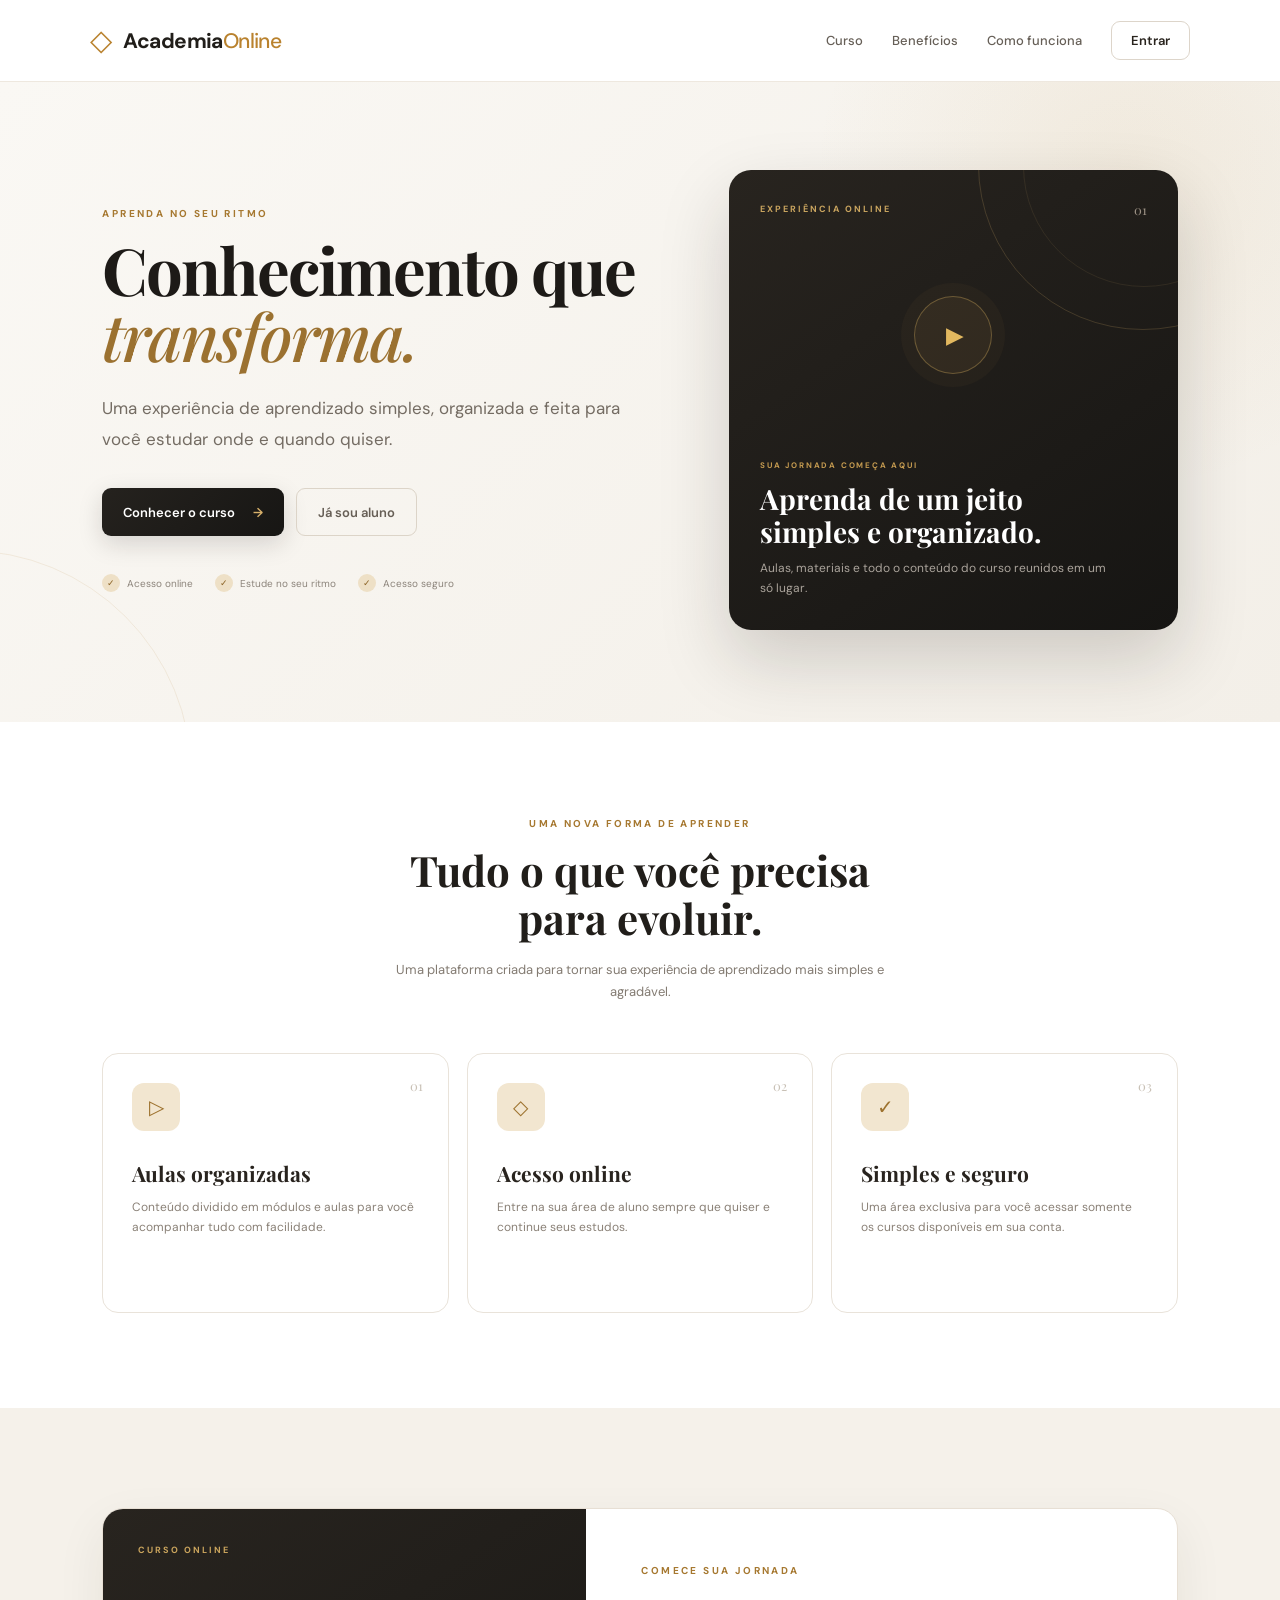
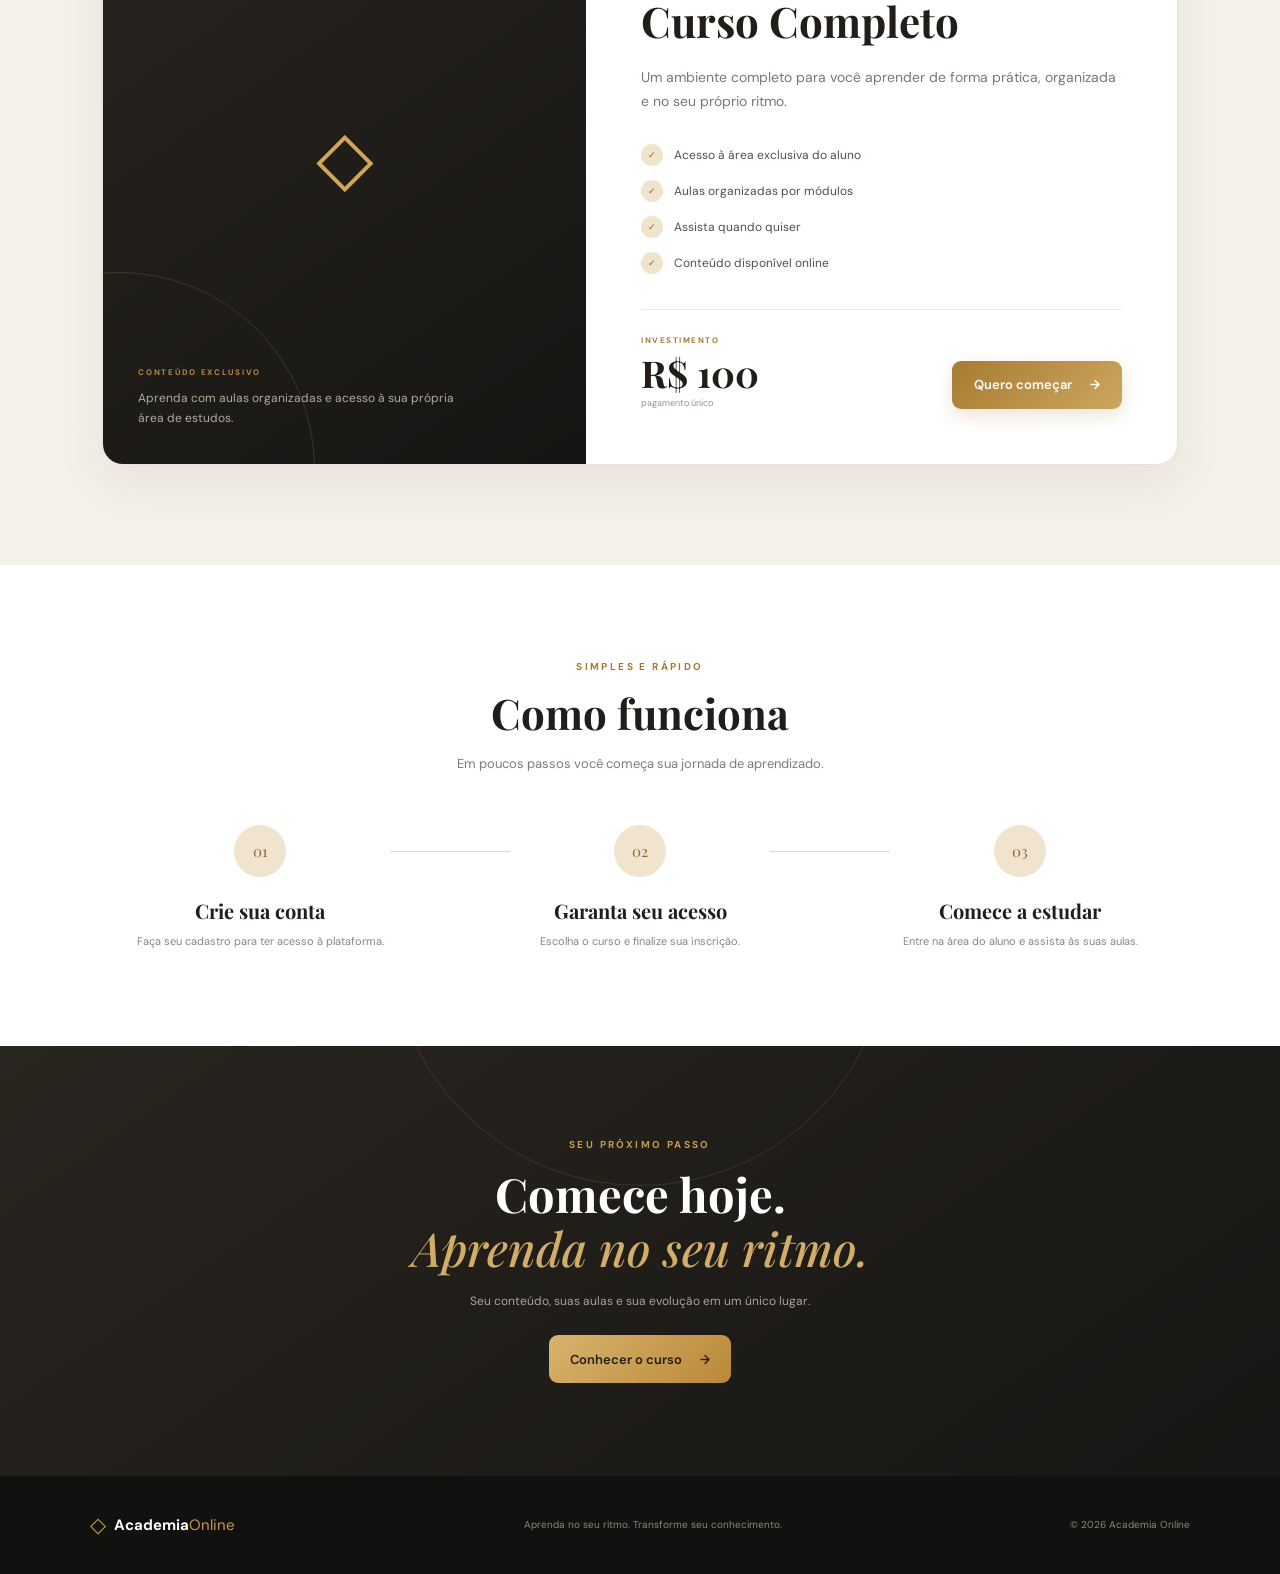
==== commit 7000d62a: "quero começar" ====
--- a/index.html
+++ b/index.html
@@ -438,13 +438,13 @@
 
         <!-- Depois ligaremos ao Mercado Pago -->
 
-        <a
-          href="login.html"
-          class="home-buy-btn"
-        >
-          Quero começar
-          <span>→</span>
-        </a>
+       <a
+  href="checkout.html?course_id=0385b572-c4ee-48b6-9e8b-50af39df6b58"
+  class="home-buy-btn"
+>
+  Quero começar
+  <span>→</span>
+</a>
 
       </div>
 
--- a/css/style.css
+++ b/css/style.css
@@ -1,4 +1,4858 @@
-}
+*{box-sizing:border-box}body{margin:0;font-family:Inter,system-ui,-apple-system,BlinkMacSystemFont,"Segoe UI",sans-serif;color:#172033;background:#fff}a{text-decoration:none;color:inherit}.topbar{height:76px;border-bottom:1px solid #e9edf3;display:flex;align-items:center;justify-content:space-between;padding:0 6%;background:#fff}.topbar nav{display:flex;align-items:center;gap:22px}.brand{font-size:21px;font-weight:800;letter-spacing:-.5px}.brand span{font-weight:400}.btn{display:inline-flex;align-items:center;justify-content:center;background:#172033;color:#fff;border:0;border-radius:10px;padding:13px 20px;font-weight:700;cursor:pointer}.btn-light{background:#f1f4f8;color:#172033}.btn-outline{background:#fff;color:#172033;border:1px solid #d8dee8}.full{width:100%}.hero{min-height:590px;padding:80px 8%;display:grid;grid-template-columns:1.2fr .8fr;gap:60px;align-items:center;background:linear-gradient(135deg,#f7f9fc,#eef2f7)}.hero h1{font-size:58px;line-height:1.02;letter-spacing:-2.5px;margin:14px 0 24px;max-width:720px}.hero h1 span{font-weight:400}.hero p{font-size:19px;line-height:1.65;max-width:650px;color:#5f6b7d}.eyebrow{font-size:12px;letter-spacing:2px;font-weight:800;color:#6d7787}.hero-actions{display:flex;gap:12px;margin-top:30px}.hero-card{height:350px;border-radius:24px;background:#172033;color:white;display:flex;flex-direction:column;align-items:center;justify-content:center;box-shadow:0 25px 60px #17203322}.hero-card .play{width:80px;height:80px;border-radius:50%;background:white;color:#172033;display:grid;place-items:center;font-size:25px;margin-bottom:25px}.hero-card small{opacity:.65;margin-top:7px}.section{padding:90px 8%}.section-heading{text-align:center;margin-bottom:45px}.section-heading h2{font-size:38px;letter-spacing:-1px;margin:10px}.cards,.steps{display:grid;grid-template-columns:repeat(3,1fr);gap:20px}.cards article,.steps>div{border:1px solid #e5e9ef;border-radius:18px;padding:28px;background:#fff}.icon{font-size:12px;font-weight:800;color:#7c8797}.cards h3,.steps h3{margin-bottom:8px}.cards p,.steps p{color:#687487;line-height:1.55}.offer{margin-top:35px;border-radius:20px;background:#f1f4f8;padding:32px;display:flex;justify-content:space-between;align-items:center}.offer h2{margin:7px 0}.offer p{color:#687487}.price{font-size:25px;font-weight:800;display:flex;gap:20px;align-items:center}.muted{background:#f7f8fa}.steps b{display:grid;place-items:center;width:40px;height:40px;border-radius:50%;background:#172033;color:#fff}.steps h3{margin-top:22px}footer{text-align:center;padding:35px;color:#8992a0;font-size:13px;border-top:1px solid #eee}.auth-page{min-height:100vh;background:#f4f6f9;display:grid;place-items:center;padding:25px}.auth-box{width:min(450px,100%);background:#fff;border:1px solid #e4e8ee;border-radius:18px;padding:35px;box-shadow:0 20px 50px #17203312}.auth-box .brand{display:block;margin-bottom:35px}.auth-box h1{margin-bottom:8px}.muted-text,.small{color:#697587;line-height:1.55}.auth-box form{display:grid;gap:16px;margin:25px 0}.auth-box label{display:grid;gap:7px;font-size:14px;font-weight:700}.auth-box input{padding:13px;border:1px solid #d9dfe7;border-radius:9px;font:inherit}.message{margin-top:12px;color:#b42318;font-size:14px}.checkout-price{font-size:40px;font-weight:800;margin:25px 0}.dashboard{padding:55px 7%}.dashboard-head{margin-bottom:30px}.dashboard-head h1{font-size:42px;margin:8px 0}.course-layout{display:grid;grid-template-columns:1fr;gap:18px}.module{border:1px solid #e3e7ed;border-radius:16px;overflow:hidden;background:#fff}.module-head{padding:20px 22px;background:#f6f8fa;font-weight:800}.lesson-row{display:flex;justify-content:space-between;align-items:center;padding:17px 22px;border-top:1px solid #edf0f4}.lesson-row small{color:#6d7787}.lesson-row.done{opacity:.7}.lesson-row a{font-weight:700}.lesson-page{padding:55px 8%;max-width:1100px;margin:auto}.video{aspect-ratio:16/9;background:#101722;border-radius:18px;display:grid;place-items:center;color:#fff;margin:25px 0}.complete{margin-top:20px}.status{font-size:13px;color:#647083}.small{font-size:12px}@media(max-width:800px){.hero{grid-template-columns:1fr;padding:60px 6%}.hero h1{font-size:43px}.cards,.steps{grid-template-columns:1fr}.offer{display:block}.price{margin-top:20px;flex-wrap:wrap}.topbar{padding:0 5%}.topbar nav>a:not(.btn){display:none}}
+textarea,select{padding:13px;border:1px solid #d9dfe7;border-radius:9px;font:inherit;width:100%;min-height:44px}.admin-grid{display:grid;grid-template-columns:1.1fr .9fr;gap:22px;margin-top:30px}.panel{background:#fff;border:1px solid #e3e7ed;border-radius:18px;padding:25px}.panel form{display:grid;gap:12px;margin:18px 0}.panel input{padding:13px;border:1px solid #d9dfe7;border-radius:9px;font:inherit}.list-row{display:flex;justify-content:space-between;align-items:center;padding:15px 0;border-top:1px solid #edf0f4;gap:15px}.list-row small{display:block;color:#768195;margin-top:4px}.cards article h3{font-size:30px;margin:0}.cards article p{margin:5px 0 0}@media(max-width:800px){.admin-grid{grid-template-columns:1fr}}
+.modal{
+    position:fixed;
+    inset:0;
+    background:rgba(0,0,0,.45);
+    display:flex;
+    align-items:center;
+    justify-content:center;
+    z-index:9999;
+}
+
+.modal-content{
+    width:420px;
+    max-width:92%;
+    background:#fff;
+    padding:24px;
+    border-radius:20px;
+    box-shadow:0 20px 50px rgba(0,0,0,.2);
+}
+
+.modal-content h3{
+    margin-bottom:18px;
+}
+
+.modal-content .btn{
+    width:100%;
+    margin-top:18px;
+}
+.edit-modal-content{
+  width:560px;
+  max-width:94%;
+}
+
+.modal-header{
+  display:flex;
+  justify-content:space-between;
+}
+
+    /* =====================================================
+   CURSOS CADASTRADOS - PREMIUM
+===================================================== */
+
+.premium-course-list{
+  display:flex;
+  flex-direction:column;
+  gap:12px;
+}
+
+
+.premium-course-card{
+  display:flex;
+  align-items:center;
+
+  gap:17px;
+
+  padding:17px;
+
+  background:#fff;
+
+  border:1px solid #e9e2d8;
+
+  border-radius:13px;
+
+  transition:
+    border-color .2s ease,
+    box-shadow .2s ease,
+    transform .2s ease;
+}
+
+
+.premium-course-card:hover{
+  border-color:#d6bd8c;
+
+  box-shadow:
+    0 8px 24px
+    rgba(65,49,27,.07);
+
+  transform:translateY(-1px);
+}
+
+
+/* ÍCONE DO CURSO */
+
+.course-card-icon{
+  width:50px;
+  height:50px;
+
+  min-width:50px;
+
+  display:flex;
+  align-items:center;
+  justify-content:center;
+
+  border-radius:12px;
+
+  background:
+    linear-gradient(
+      135deg,
+      #f7edda,
+      #ecdbb9
+    );
+
+  border:1px solid #ead9b8;
+
+  color:#98702c;
+
+  font-size:22px;
+}
+
+
+/* INFORMAÇÕES */
+
+.course-card-info{
+  flex:1;
+
+  min-width:0;
+}
+
+
+.course-card-label{
+  display:block;
+
+  margin-bottom:3px;
+
+  color:#a47b35;
+
+  font-size:9px;
+
+  font-weight:700;
+
+  letter-spacing:1.5px;
+}
+
+
+.course-card-info h3{
+  margin:0 0 5px;
+
+  color:#1e1d1a;
+
+  font-family:"Playfair Display",serif;
+
+  font-size:19px;
+}
+
+
+.course-card-meta{
+  display:flex;
+  align-items:center;
+
+  gap:8px;
+
+  color:#918a80;
+
+  font-size:11px;
+}
+
+
+.course-card-meta strong{
+  color:#846328;
+
+  font-weight:600;
+}
+
+
+.meta-dot{
+  width:3px;
+  height:3px;
+
+  border-radius:50%;
+
+  background:#c6bfb4;
+}
+
+
+/* AÇÕES */
+
+.course-card-actions{
+  display:flex;
+  align-items:center;
+
+  gap:7px;
+}
+
+
+.course-card-actions .btn{
+  min-height:37px;
+
+  padding:8px 13px;
+
+  border-radius:8px;
+
+  text-decoration:none;
+
+  display:inline-flex;
+  align-items:center;
+  justify-content:center;
+
+  font-size:12px;
+
+  font-weight:600;
+
+  cursor:pointer;
+}
+
+
+/* EDITAR */
+
+.course-edit-btn{
+  background:#fff !important;
+
+  border:1px solid #dcd5ca !important;
+
+  color:#514b43 !important;
+}
+
+
+.course-edit-btn:hover{
+  background:#f7f4ef !important;
+
+  border-color:#bcb2a3 !important;
+}
+
+
+/* CONTEÚDO - AÇÃO PRINCIPAL */
+
+.course-content-btn{
+  color:#fff !important;
+
+  border:1px solid #a77b32 !important;
+
+  background:
+    linear-gradient(
+      135deg,
+      #a77b32,
+      #c9a258
+    ) !important;
+
+  box-shadow:
+    0 4px 12px
+    rgba(167,123,50,.15);
+}
+
+
+.course-content-btn:hover{
+  transform:translateY(-1px);
+
+  box-shadow:
+    0 6px 15px
+    rgba(167,123,50,.24);
+}
+
+
+/* EXCLUIR */
+
+.course-delete-btn{
+  background:#fff !important;
+
+  border:1px solid #e4ddd4 !important;
+
+  color:#8b8176 !important;
+}
+
+
+.course-delete-btn:hover{
+  color:#a33d3d !important;
+
+  border-color:#dfbaba !important;
+
+  background:#fff8f8 !important;
+}
+
+
+/* =====================================================
+   ALUNOS - PREMIUM
+===================================================== */
+
+.premium-student-list{
+  display:flex;
+  flex-direction:column;
+}
+
+
+.premium-student-card{
+  padding:16px 0;
+
+  display:flex;
+  align-items:center;
+  justify-content:space-between;
+
+  gap:12px;
+
+  border-top:1px solid #eee8df;
+}
+
+
+.premium-student-card:first-child{
+  border-top:0;
+}
+
+
+.student-main{
+  display:flex;
+  align-items:center;
+
+  gap:11px;
+
+  min-width:0;
+}
+
+
+/* AVATAR */
+
+.student-avatar{
+  width:42px;
+  height:42px;
+
+  min-width:42px;
+
+  display:flex;
+  align-items:center;
+  justify-content:center;
+
+  border-radius:50%;
+
+  color:#79591f;
+
+  background:
+    linear-gradient(
+      135deg,
+      #f6ecd9,
+      #ead7b3
+    );
+
+  border:1px solid #ead8b8;
+
+  font-family:"Playfair Display",serif;
+
+  font-size:17px;
+
+  font-weight:700;
+}
+
+
+.student-info{
+  min-width:0;
+
+  display:flex;
+  flex-direction:column;
+
+  gap:4px;
+}
+
+
+.student-info > strong{
+  color:#24211e;
+
+  font-size:13px;
+
+  white-space:nowrap;
+
+  overflow:hidden;
+
+  text-overflow:ellipsis;
+}
+
+
+/* STATUS */
+
+.student-status{
+  display:flex;
+  align-items:center;
+
+  gap:6px;
+
+  font-size:10px;
+}
+
+
+.status-dot{
+  width:7px;
+  height:7px;
+
+  display:block;
+
+  border-radius:50%;
+}
+
+
+.status-active{
+  color:#61816b;
+}
+
+
+.status-active .status-dot{
+  background:#4ebc76;
+
+  box-shadow:
+    0 0 0 3px
+    rgba(78,188,118,.12);
+}
+
+
+.status-inactive{
+  color:#9a6969;
+}
+
+
+.status-inactive .status-dot{
+  background:#c96a6a;
+
+  box-shadow:
+    0 0 0 3px
+    rgba(201,106,106,.11);
+}
+
+
+/* BOTÕES DO ALUNO */
+
+.student-actions{
+  display:flex;
+
+  gap:7px;
+}
+
+
+.student-actions .btn{
+  padding:8px 12px;
+
+  min-height:36px;
+
+  border-radius:8px;
+
+  background:#fff;
+
+  font-size:11px;
+
+  font-weight:600;
+
+  cursor:pointer;
+}
+
+
+.student-status-btn{
+  border:1px solid #ddd5c8 !important;
+
+  color:#685f53 !important;
+}
+
+
+.student-status-btn:hover{
+  background:#f8f5f0 !important;
+}
+
+
+.student-access-btn{
+  border:1px solid #b68a40 !important;
+
+  color:#886526 !important;
+}
+
+
+.student-access-btn:hover{
+  background:#f7edda !important;
+}
+
+
+/* =====================================================
+   ESTADO VAZIO
+===================================================== */
+
+.premium-empty{
+  padding:30px 20px;
+
+  display:flex;
+  flex-direction:column;
+
+  align-items:center;
+
+  text-align:center;
+
+  border:1px dashed #ddd3c3;
+
+  border-radius:12px;
+
+  background:#fbf9f6;
+}
+
+
+.premium-empty-icon{
+  width:43px;
+  height:43px;
+
+  margin-bottom:10px;
+
+  display:flex;
+  align-items:center;
+  justify-content:center;
+
+  border-radius:50%;
+
+  background:#f1e5ce;
+
+  color:#9c7430;
+
+  font-size:20px;
+}
+
+
+.premium-empty strong{
+  color:#38332d;
+
+  font-size:13px;
+}
+
+
+.premium-empty span{
+  margin-top:4px;
+
+  color:#948d83;
+
+  font-size:11px;
+}
+
+
+/* =====================================================
+   RESPONSIVO
+===================================================== */
+
+@media (max-width:700px){
+
+  .premium-course-card{
+    align-items:flex-start;
+
+    flex-wrap:wrap;
+  }
+
+
+  .course-card-info{
+    width:calc(100% - 70px);
+  }
+
+
+  .course-card-actions{
+    width:100%;
+
+    padding-top:10px;
+  }
+
+
+  .course-card-actions .btn{
+    flex:1;
+  }
+
+
+  .premium-student-card{
+    flex-direction:column;
+
+    align-items:stretch;
+  }
+
+
+  .student-actions{
+    width:100%;
+  }
+
+
+  .student-actions .btn{
+    flex:1;
+  }
+
+}
+
+/* =========================
+   CABEÇALHO DOS MODAIS
+========================= */
+
+.modal-header{
+  display:flex;
+  justify-content:space-between;
+  align-items:flex-start;
+  gap:20px;
+  margin-bottom:20px;
+}
+
+.modal-header h2{
+
+  margin:4px 0 0;
+}
+
+.modal-close{
+  border:0;
+  background:transparent;
+  font-size:30px;
+  line-height:1;
+  cursor:pointer;
+  padding:0 5px;
+}
+
+.form-label{
+  display:block;
+  font-size:14px;
+  font-weight:700;
+  margin:14px 0 7px;
+}
+
+.modal-content input,
+.modal-content textarea{
+  width:100%;
+  box-sizing:border-box;
+}
+
+.modal-actions{
+  display:flex;
+  justify-content:flex-end;
+  gap:10px;
+  margin-top:22px;
+}
+
+.modal-actions .btn{
+  width:auto;
+  min-width:140px;
+}
+
+.student-actions,
+.course-actions{
+  display:flex;
+  gap:8px;
+  flex-wrap:wrap;
+}
+
+.access-option{
+  display:flex;
+  align-items:center;
+  gap:10px;
+  padding:12px 0;
+  border-bottom:1px solid #eee;
+}
+
+.access-option input{
+  width:auto;
+}
+.publish-option{
+  display:flex;
+  align-items:center;
+  gap:10px;
+  margin-top:18px;
+  padding:14px;
+  border:1px solid #dde3ec;
+  border-radius:10px;
+}
+
+.publish-option input{
+  width:auto;
+  margin:0;
+}
+
+.module-head{
+  display:flex;
+  align-items:center;
+  justify-content:space-between;
+  gap:15px;
+  flex-wrap:wrap;
+}
+
+.lesson-row{
+  display:flex;
+  align-items:center;
+  justify-content:space-between;
+  gap:15px;
+  flex-wrap:wrap;
+}
+
+.lesson-row small{
+  display:block;
+  margin-top:4px;
+}
+.publish-option{
+  display:flex;
+  align-items:center;
+  gap:10px;
+  margin-top:18px;
+}
+
+.publish-option input[type="checkbox"]{
+  width:18px !important;
+  height:18px;
+  margin:0;
+  flex:0 0 auto;
+}
+
+.publish-option span{
+  line-height:1;
+}
+/* =========================
+   NAVEGAÇÃO ENTRE AULAS
+========================= */
+
+.lesson-navigation{
+  margin-top:28px;
+  display:flex;
+  align-items:center;
+  justify-content:space-between;
+  gap:16px;
+}
+
+.lesson-navigation-pages{
+  display:flex;
+  align-items:center;
+  gap:12px;
+  margin-left:auto;
+}
+
+.lesson-navigation .btn{
+  text-decoration:none;
+  display:inline-flex;
+  align-items:center;
+  justify-content:center;
+  min-height:44px;
+}
+
+.lesson-navigation button:disabled{
+  opacity:.4;
+  cursor:not-allowed;
+}
+
+.lesson-back{
+  margin-right:auto;
+}
+
+/* CELULAR */
+
+@media (max-width:700px){
+
+  .lesson-navigation{
+    flex-direction:column;
+    align-items:stretch;
+  }
+
+  .lesson-navigation-pages{
+    width:100%;
+    margin-left:0;
+    display:grid;
+    grid-template-columns:1fr 1fr;
+  }
+
+  .lesson-navigation .btn{
+    width:100%;
+    text-align:center;
+  }
+
+  .lesson-back{
+    margin-right:0;
+  }
+
+}
+
+/* =====================================================
+   ADMIN PREMIUM / ELEGANTE
+===================================================== */
+
+body.admin-premium{
+  margin:0;
+  background:#f7f4ef;
+  color:#171717;
+  font-family:"DM Sans",sans-serif;
+}
+
+
+/* =====================================================
+   LAYOUT
+===================================================== */
+
+.admin-layout{
+  display:flex;
+  min-height:100vh;
+}
+
+
+/* =====================================================
+   SIDEBAR
+===================================================== */
+
+.admin-sidebar{
+  width:270px;
+  min-height:100vh;
+  position:fixed;
+  left:0;
+  top:0;
+  bottom:0;
+  padding:30px 20px;
+  box-sizing:border-box;
+
+  background:
+    linear-gradient(
+      180deg,
+      #242424 0%,
+      #151515 100%
+    );
+
+  color:#fff;
+
+  display:flex;
+  flex-direction:column;
+
+  z-index:100;
+}
+
+
+/* LOGO */
+
+.sidebar-logo{
+  display:flex;
+  align-items:center;
+  gap:13px;
+
+  padding:4px 10px 30px;
+}
+
+
+.sidebar-logo-icon{
+  width:42px;
+  height:42px;
+
+  display:flex;
+  align-items:center;
+  justify-content:center;
+
+  font-size:30px;
+
+  color:#d5b36a;
+}
+
+
+.premium-brand{
+  color:#fff !important;
+  text-decoration:none;
+
+  font-size:23px;
+  font-weight:600;
+}
+
+
+.premium-brand span{
+  color:#d5b36a;
+}
+
+
+.sidebar-logo small{
+  display:block;
+
+  margin-top:4px;
+
+  font-size:8px;
+  letter-spacing:2px;
+
+  color:#9c9c9c;
+}
+
+
+/* MENU */
+
+.sidebar-menu{
+  display:flex;
+  flex-direction:column;
+
+  gap:8px;
+
+  margin-top:22px;
+}
+
+
+.sidebar-link{
+  display:flex;
+  align-items:center;
+
+  gap:14px;
+
+  padding:14px 16px;
+
+  border-radius:12px;
+
+  text-decoration:none;
+
+  color:#d3d3d3;
+
+  font-size:15px;
+
+  transition:.2s;
+}
+
+
+.sidebar-link:hover{
+  background:rgba(255,255,255,.07);
+  color:#fff;
+}
+
+
+.sidebar-link.active{
+  color:#e7c77f;
+
+  background:
+    linear-gradient(
+      90deg,
+      rgba(213,179,106,.22),
+      rgba(213,179,106,.08)
+    );
+
+  border-left:2px solid #d5b36a;
+}
+
+
+.sidebar-icon{
+  width:25px;
+
+  text-align:center;
+
+  font-size:20px;
+}
+
+
+/* FRASE */
+
+.sidebar-quote{
+  margin-top:auto;
+
+  padding:20px;
+}
+
+
+.quote-line{
+  width:38px;
+  height:3px;
+
+  background:#d5b36a;
+
+  margin-bottom:22px;
+}
+
+
+.sidebar-quote p{
+  font-family:"Playfair Display",serif;
+
+  font-size:21px;
+  line-height:1.55;
+
+  font-style:italic;
+
+  color:#eee;
+}
+
+
+/* =====================================================
+   CONTEÚDO
+===================================================== */
+
+.admin-content{
+  margin-left:270px;
+
+  width:calc(100% - 270px);
+
+  min-height:100vh;
+}
+
+
+/* =====================================================
+   TOPBAR
+===================================================== */
+
+.admin-topbar{
+  height:84px;
+
+  padding:0 38px;
+
+  background:#fff;
+
+  border-bottom:1px solid #ebe7df;
+
+  display:flex;
+  align-items:center;
+  justify-content:space-between;
+
+  position:sticky;
+  top:0;
+
+  z-index:50;
+}
+
+
+.admin-search{
+  width:420px;
+
+  display:flex;
+  align-items:center;
+
+  gap:12px;
+
+  background:#f5f3ef;
+
+  padding:0 16px;
+
+  border:1px solid #ebe6dc;
+
+  border-radius:12px;
+}
+
+
+.admin-search span{
+  font-size:24px;
+
+  color:#6f6a62;
+}
+
+
+.admin-search input{
+  width:100%;
+
+  padding:13px 0;
+
+  background:transparent;
+
+  border:0;
+  outline:none;
+
+  font-size:14px;
+}
+
+
+.admin-user{
+  display:flex;
+  align-items:center;
+
+  gap:12px;
+}
+
+
+.admin-avatar{
+  width:43px;
+  height:43px;
+
+  border-radius:50%;
+
+  display:flex;
+  align-items:center;
+  justify-content:center;
+
+  color:#fff;
+
+  font-weight:600;
+
+  background:
+    linear-gradient(
+      135deg,
+      #765b3d,
+      #c9a86a
+    );
+}
+
+
+.admin-user-info{
+  display:flex;
+  flex-direction:column;
+}
+
+
+.admin-user-info strong{
+  font-size:14px;
+}
+
+
+.admin-user-info span{
+  font-size:12px;
+
+  color:#777;
+}
+
+
+.admin-logout{
+  margin-left:12px;
+
+  border:1px solid #ded8cd;
+
+  background:#fff;
+
+  padding:9px 14px;
+
+  border-radius:8px;
+
+  cursor:pointer;
+
+  transition:.2s;
+}
+
+
+.admin-logout:hover{
+  color:#fff;
+
+  background:#242424;
+
+  border-color:#242424;
+}
+
+
+/* =====================================================
+   DASHBOARD
+===================================================== */
+
+.premium-dashboard{
+  padding:38px;
+
+  max-width:1500px;
+
+  margin:auto;
+}
+
+
+.dashboard-heading{
+  display:flex;
+  align-items:flex-start;
+  justify-content:space-between;
+
+  gap:30px;
+
+  margin-bottom:28px;
+}
+
+
+.premium-eyebrow{
+  display:block;
+
+  margin-bottom:8px;
+
+  color:#9a762f;
+
+  font-size:11px;
+  font-weight:700;
+
+  letter-spacing:2px;
+}
+
+
+.dashboard-heading h1{
+  margin:0;
+
+  font-family:"Playfair Display",serif;
+
+  font-size:39px;
+
+  color:#181818;
+}
+
+
+.dashboard-heading > div > p{
+  margin:8px 0 0;
+
+  color:#746f68;
+}
+
+
+.dashboard-heading-detail{
+  text-align:right;
+}
+
+
+.dashboard-heading-detail span{
+  font-weight:600;
+
+  color:#403b35;
+}
+
+
+.dashboard-heading-detail p{
+  font-family:"Playfair Display",serif;
+
+  font-style:italic;
+}
+
+
+/* =====================================================
+   CARDS / ESTATÍSTICAS
+===================================================== */
+
+.premium-stats{
+  display:grid;
+
+  grid-template-columns:
+    repeat(3,minmax(0,1fr));
+
+  gap:18px;
+
+  margin-bottom:24px;
+}
+
+
+.premium-stats .card{
+  background:#fff;
+
+  border:1px solid #ebe5da;
+
+  border-radius:15px;
+
+  padding:22px;
+
+  box-shadow:
+    0 8px 30px
+    rgba(56,45,30,.05);
+
+  position:relative;
+
+  overflow:hidden;
+}
+
+
+.premium-stats .card::before{
+  content:"";
+
+  position:absolute;
+
+  left:0;
+  top:0;
+  bottom:0;
+
+  width:3px;
+
+  background:#c19a52;
+}
+
+
+.premium-stats .card h3,
+.premium-stats .card strong{
+  color:#191919;
+}
+
+
+/* =====================================================
+   GRID
+===================================================== */
+
+.admin-main-grid{
+  display:grid;
+
+  grid-template-columns:minmax(0,1.7fr) minmax(320px,.8fr);
+
+  gap:22px;
+
+  align-items:start;
+}
+
+
+/* =====================================================
+   PAINÉIS
+===================================================== */
+
+.premium-panel{
+  background:#fff;
+
+  border:1px solid #e9e4db;
+
+  border-radius:18px;
+
+  padding:26px;
+
+  box-shadow:
+    0 10px 35px
+    rgba(51,42,29,.055);
+}
+
+
+.premium-panel-header{
+  display:flex;
+
+  justify-content:space-between;
+  align-items:flex-start;
+
+  gap:20px;
+
+  margin-bottom:25px;
+}
+
+
+.premium-panel-header h2{
+  margin:0;
+
+  font-family:"Playfair Display",serif;
+
+  font-size:27px;
+}
+
+
+.premium-panel-header p{
+  margin:7px 0 0;
+
+  color:#817b72;
+
+  font-size:13px;
+}
+
+
+.panel-icon{
+  width:45px;
+  height:45px;
+
+  border-radius:50%;
+
+  display:flex;
+  align-items:center;
+  justify-content:center;
+
+  background:#f3ead9;
+
+  color:#99722f;
+
+  font-size:22px;
+}
+
+
+/* =====================================================
+   CADASTRO DE CURSO
+===================================================== */
+
+.course-create-box{
+  padding:21px;
+
+  background:#faf8f4;
+
+  border:1px solid #ebe5da;
+
+  border-radius:14px;
+}
+
+
+.create-box-header{
+  display:flex;
+
+  align-items:center;
+
+  gap:13px;
+
+  margin-bottom:20px;
+}
+
+
+.create-box-header h3{
+  margin:0;
+
+  font-size:16px;
+}
+
+
+.create-box-header p{
+  margin:4px 0 0;
+
+  color:#8a857e;
+
+  font-size:12px;
+}
+
+
+.create-icon{
+  width:38px;
+  height:38px;
+
+  border-radius:10px;
+
+  display:flex;
+  align-items:center;
+  justify-content:center;
+
+  color:#71511d;
+
+  background:#efe1c4;
+
+  font-size:22px;
+}
+
+
+/* =====================================================
+   FORMULÁRIOS
+===================================================== */
+
+.premium-form{
+  display:block;
+}
+
+
+.form-grid{
+  display:grid;
+
+  grid-template-columns:1fr 1fr;
+
+  gap:16px;
+}
+
+
+.form-full{
+  grid-column:1 / -1;
+}
+
+
+.form-group{
+  display:flex;
+
+  flex-direction:column;
+
+  gap:7px;
+
+  margin-bottom:16px;
+}
+
+
+.form-group label,
+.form-label{
+  color:#4c4843;
+
+  font-size:12px;
+
+  font-weight:600;
+}
+
+
+.premium-form input,
+.premium-form textarea,
+.course-create-box input,
+.course-create-box textarea{
+  width:100%;
+
+  box-sizing:border-box;
+
+  padding:12px 14px;
+
+  border:1px solid #ded9d0;
+
+  border-radius:9px;
+
+  outline:none;
+
+  background:#fff;
+
+  color:#252525;
+
+  font-family:"DM Sans",sans-serif;
+
+  transition:.2s;
+}
+
+
+.premium-form input:focus,
+.premium-form textarea:focus{
+  border-color:#b58a42;
+
+  box-shadow:
+    0 0 0 3px
+    rgba(181,138,66,.12);
+}
+
+
+.premium-form textarea{
+  resize:vertical;
+}
+
+
+.price-input{
+  display:flex;
+
+  align-items:center;
+
+  border:1px solid #ded9d0;
+
+  background:#fff;
+
+  border-radius:9px;
+
+  overflow:hidden;
+}
+
+
+.price-input span{
+  padding:0 12px;
+
+  color:#8c744d;
+
+  font-size:13px;
+
+  font-weight:600;
+
+  border-right:1px solid #e4dfd7;
+}
+
+
+.price-input input{
+  border:0 !important;
+
+  border-radius:0 !important;
+
+  box-shadow:none !important;
+}
+
+
+.form-footer{
+  display:flex;
+
+  justify-content:flex-end;
+}
+
+
+/* =====================================================
+   BOTÕES
+===================================================== */
+
+.premium-btn{
+  background:
+    linear-gradient(
+      135deg,
+      #a77b32,
+      #d0ab64
+    ) !important;
+
+  color:#fff !important;
+
+  border:0 !important;
+
+  border-radius:9px;
+
+  padding:11px 18px;
+
+  display:inline-flex;
+
+  align-items:center;
+
+  gap:7px;
+
+  cursor:pointer;
+
+  font-weight:600;
+
+  box-shadow:
+    0 5px 15px
+    rgba(167,123,50,.18);
+
+  transition:.2s;
+}
+
+
+.premium-btn:hover{
+  transform:translateY(-1px);
+
+  box-shadow:
+    0 8px 18px
+    rgba(167,123,50,.25);
+}
+
+
+.admin-premium .btn-outline{
+  border:1px solid #b99350;
+
+  color:#76531e;
+
+  background:transparent;
+
+  border-radius:8px;
+}
+
+
+.admin-premium .btn-outline:hover{
+  background:#f5ebda;
+}
+
+
+/* =====================================================
+   DIVISOR
+===================================================== */
+
+.section-divider{
+  display:flex;
+
+  align-items:center;
+
+  gap:12px;
+
+  margin:25px 0 15px;
+
+  color:#a0978b;
+
+  font-size:10px;
+
+  letter-spacing:1.4px;
+}
+
+
+.section-divider::after{
+  content:"";
+
+  flex:1;
+
+  height:1px;
+
+  background:#ece7df;
+}
+
+
+/* =====================================================
+   ITENS GERADOS PELO ADMIN.JS
+===================================================== */
+
+.premium-course-list > *,
+.premium-student-list > *{
+  border-color:#eee8df;
+}
+
+
+.admin-premium .course-row,
+.admin-premium .student-row{
+  background:#fff;
+
+  border:1px solid #ebe5dc;
+
+  border-radius:11px;
+
+  margin-bottom:10px;
+
+  padding:14px;
+
+  transition:.2s;
+}
+
+
+.admin-premium .course-row:hover,
+.admin-premium .student-row:hover{
+  border-color:#d3b67e;
+
+  box-shadow:
+    0 7px 20px
+    rgba(55,44,27,.06);
+}
+
+
+/* =====================================================
+   MODAL
+===================================================== */
+
+.admin-premium .modal{
+  position:fixed;
+
+  inset:0;
+
+  background:rgba(20,18,15,.58);
+
+  backdrop-filter:blur(5px);
+
+  display:flex;
+  align-items:center;
+  justify-content:center;
+
+  z-index:9999;
+}
+
+
+.premium-modal{
+  width:520px;
+
+  max-width:92%;
+
+  padding:28px;
+
+  border-radius:18px;
+
+  background:#fff;
+
+  border:1px solid #e4ded3;
+
+  box-shadow:
+    0 25px 70px
+    rgba(0,0,0,.22);
+}
+
+
+.premium-modal-header{
+  display:flex;
+
+  justify-content:space-between;
+
+  align-items:flex-start;
+
+  margin-bottom:25px;
+}
+
+
+.premium-modal-header h2{
+  margin:0;
+
+  font-family:"Playfair Display",serif;
+
+  font-size:28px;
+}
+
+
+.premium-modal-header p{
+  color:#817b72;
+
+  font-size:13px;
+
+  margin:6px 0 0;
+}
+
+
+.modal-close{
+  width:36px;
+  height:36px;
+
+  border-radius:50%;
+
+  border:1px solid #e4ded4;
+
+  background:#faf8f4;
+
+  color:#625c54;
+
+  cursor:pointer;
+
+  font-size:22px;
+
+  line-height:1;
+}
+
+
+.modal-close:hover{
+  background:#252525;
+
+  color:#fff;
+}
+
+
+.modal-actions{
+  display:flex;
+
+  justify-content:flex-end;
+
+  gap:10px;
+
+  margin-top:22px;
+}
+
+
+/* =====================================================
+   RESPONSIVO
+===================================================== */
+
+@media (max-width:1100px){
+
+  .admin-main-grid{
+    grid-template-columns:1fr;
+  }
+
+  .premium-stats{
+    grid-template-columns:
+      repeat(2,1fr);
+  }
+
+}
+
+
+@media (max-width:780px){
+
+  .admin-sidebar{
+    position:relative;
+
+    width:100%;
+
+    min-height:auto;
+  }
+
+
+  .admin-layout{
+    flex-direction:column;
+  }
+
+
+  .admin-content{
+    width:100%;
+
+    margin-left:0;
+  }
+
+
+  .sidebar-quote{
+    display:none;
+  }
+
+
+  .sidebar-menu{
+    flex-direction:row;
+
+    overflow-x:auto;
+  }
+
+
+  .sidebar-link{
+    white-space:nowrap;
+  }
+
+
+  .admin-topbar{
+    padding:15px 20px;
+
+    height:auto;
+  }
+
+
+  .admin-search{
+    display:none;
+  }
+
+
+  .premium-dashboard{
+    padding:22px 16px;
+  }
+
+
+  .dashboard-heading{
+    flex-direction:column;
+  }
+
+
+  .dashboard-heading-detail{
+    display:none;
+  }
+
+
+  .premium-stats{
+    grid-template-columns:1fr;
+  }
+
+
+  .form-grid{
+    grid-template-columns:1fr;
+  }
+
+
+  .form-full{
+    grid-column:auto;
+  }
+
+}
+/* ========================================
+   CARDS PREMIUM - INDICADORES
+======================================== */
+
+.premium-stat-card{
+  min-height:120px;
+
+  display:flex;
+  align-items:center;
+
+  gap:20px;
+
+  padding:22px 24px !important;
+
+  background:#fff;
+
+  border:1px solid #e8e1d6 !important;
+
+  border-radius:16px !important;
+
+  box-shadow:
+    0 8px 30px
+    rgba(50,40,25,.045);
+
+  transition:
+    transform .2s ease,
+    box-shadow .2s ease,
+    border-color .2s ease;
+}
+
+
+/* remove a barrinha dourada do estilo anterior */
+
+.premium-stats .premium-stat-card::before{
+  display:none;
+}
+
+
+.premium-stat-card:hover{
+  transform:translateY(-2px);
+
+  border-color:#d7bf91 !important;
+
+  box-shadow:
+    0 12px 35px
+    rgba(50,40,25,.08);
+}
+
+
+/* ÍCONE */
+
+.stat-icon{
+  width:64px;
+  height:64px;
+
+  min-width:64px;
+
+  display:flex;
+  align-items:center;
+  justify-content:center;
+
+  border-radius:50%;
+
+  background:
+    linear-gradient(
+      135deg,
+      #f8f0df,
+      #eee0c5
+    );
+
+  color:#9b722d;
+
+  font-size:27px;
+
+  border:1px solid #eee0c6;
+}
+
+
+/* CONTEÚDO */
+
+.stat-content{
+  display:flex;
+
+  flex-direction:column;
+
+  align-items:flex-start;
+}
+
+
+.stat-label{
+  margin-bottom:2px;
+
+  color:#57514a;
+
+  font-size:13px;
+
+  font-weight:500;
+}
+
+
+.stat-number{
+  display:block;
+
+  margin:0;
+
+  color:#171717;
+
+  font-family:"Playfair Display",serif;
+
+  font-size:34px;
+
+  line-height:1.15;
+
+  font-weight:700;
+}
+
+
+.stat-content small{
+  margin-top:4px;
+
+  color:#999188;
+
+  font-size:11px;
+}
+
+
+/* CELULAR */
+
+@media (max-width:780px){
+
+  .premium-stat-card{
+    min-height:auto;
+  }
+
+  .stat-icon{
+    width:54px;
+    height:54px;
+
+    min-width:54px;
+
+    font-size:23px;
+  }
+
+}
+/* Topo do painel sem barra de pesquisa */
+
+.admin-topbar{
+  justify-content:flex-end;
+}
+
+.admin-user{
+  margin-left:auto;
+}
+/* =====================================================
+   MODAL GERENCIAR ACESSOS - PREMIUM
+===================================================== */
+
+.access-premium-modal{
+  padding:20px;
+  box-sizing:border-box;
+}
+
+.access-modal-content{
+  width:610px;
+  max-width:100%;
+  max-height:90vh;
+
+  padding:0 !important;
+
+  overflow:hidden;
+
+  background:#fff;
+
+  border:1px solid #e6ded2;
+
+  border-radius:20px;
+
+  box-shadow:
+    0 30px 80px
+    rgba(0,0,0,.25);
+}
+
+
+/* CABEÇALHO */
+
+.access-modal-header{
+  display:flex;
+  align-items:flex-start;
+  justify-content:space-between;
+
+  gap:20px;
+
+  padding:27px 28px 23px;
+
+  border-bottom:1px solid #eee7dc;
+}
+
+
+.access-header-main{
+  display:flex;
+  align-items:center;
+
+  gap:16px;
+}
+
+
+.access-modal-icon{
+  width:50px;
+  height:50px;
+
+  min-width:50px;
+
+  display:flex;
+  align-items:center;
+  justify-content:center;
+
+  border-radius:14px;
+
+  color:#926a27;
+
+  background:
+    linear-gradient(
+      135deg,
+      #f8eedc,
+      #ead6ae
+    );
+
+  border:1px solid #ead9b9;
+
+  font-size:23px;
+}
+
+
+.access-modal-header h2{
+  margin:0;
+
+  font-family:"Playfair Display",serif;
+
+  color:#1d1b18;
+
+  font-size:27px;
+}
+
+
+.access-modal-header p{
+  margin:5px 0 0;
+
+  color:#898176;
+
+  font-size:12px;
+}
+
+
+/* ALUNO */
+
+.access-student{
+  margin:22px 28px 0;
+
+  padding:14px 16px;
+
+  display:flex;
+  align-items:center;
+
+  gap:12px;
+
+  background:#faf7f1;
+
+  border:1px solid #eee5d7;
+
+  border-radius:12px;
+}
+
+
+.access-student-avatar{
+  width:42px;
+  height:42px;
+
+  display:flex;
+  align-items:center;
+  justify-content:center;
+
+  border-radius:50%;
+
+  color:#78571f;
+
+  background:#ecdbba;
+
+  font-family:"Playfair Display",serif;
+
+  font-size:17px;
+  font-weight:700;
+}
+
+
+.access-student > div:last-child{
+  display:flex;
+  flex-direction:column;
+
+  gap:2px;
+}
+
+
+.access-student span{
+  color:#a17b3a;
+
+  font-size:9px;
+  font-weight:700;
+
+  letter-spacing:1.4px;
+}
+
+
+.access-student strong{
+  color:#292622;
+
+  font-size:13px;
+}
+
+
+/* TÍTULO DOS CURSOS */
+
+.access-section-title{
+  padding:22px 28px 12px;
+
+  display:flex;
+  align-items:flex-end;
+  justify-content:space-between;
+
+  gap:20px;
+}
+
+
+.access-section-title > div{
+  display:flex;
+  flex-direction:column;
+
+  gap:3px;
+}
+
+
+.access-section-title strong{
+  color:#302c27;
+
+  font-size:13px;
+}
+
+
+.access-section-title span{
+  color:#958d82;
+
+  font-size:11px;
+}
+
+
+.access-section-title small{
+  padding:5px 9px;
+
+  border-radius:20px;
+
+  background:#f2e8d5;
+
+  color:#8b672b;
+
+  font-size:9px;
+  font-weight:700;
+}
+
+
+/* LISTA */
+
+.access-course-list{
+  max-height:300px;
+
+  padding:0 28px 5px;
+
+  overflow-y:auto;
+}
+
+
+.premium-access-option{
+  margin-bottom:9px;
+
+  padding:14px;
+
+  display:flex;
+  align-items:center;
+  justify-content:space-between;
+
+  gap:15px;
+
+  border:1px solid #e8e2d9;
+
+  border-radius:12px;
+
+  background:#fff;
+
+  cursor:pointer;
+
+  transition:.2s;
+}
+
+
+.premium-access-option:hover{
+  border-color:#d4b77f;
+
+  background:#fdfbf7;
+}
+
+
+.premium-access-option.selected{
+  border-color:#cba65f;
+
+  background:#fcf8ef;
+
+  box-shadow:
+    0 0 0 2px
+    rgba(190,147,73,.07);
+}
+
+
+.access-course-left{
+  display:flex;
+  align-items:center;
+
+  gap:12px;
+}
+
+
+.access-course-icon{
+  width:38px;
+  height:38px;
+
+  display:flex;
+  align-items:center;
+  justify-content:center;
+
+  border-radius:9px;
+
+  color:#99712c;
+
+  background:#f3e7d0;
+
+  font-size:17px;
+}
+
+
+.access-course-info{
+  display:flex;
+  flex-direction:column;
+
+  gap:3px;
+}
+
+
+.access-course-info strong{
+  color:#312e29;
+
+  font-size:12px;
+}
+
+
+.access-course-info span{
+  color:#9a9288;
+
+  font-size:10px;
+}
+
+
+.premium-access-option.selected
+.access-course-info span{
+  color:#6c876f;
+}
+
+
+/* CHECKBOX */
+
+.premium-checkbox{
+  position:relative;
+
+  width:24px;
+  height:24px;
+
+  flex-shrink:0;
+}
+
+
+.premium-checkbox input{
+  position:absolute;
+
+  width:100%;
+  height:100%;
+
+  margin:0;
+
+  opacity:0;
+
+  cursor:pointer;
+}
+
+
+.checkmark{
+  width:22px;
+  height:22px;
+
+  display:flex;
+  align-items:center;
+  justify-content:center;
+
+  border:1px solid #d7cfc3;
+
+  border-radius:6px;
+
+  background:#fff;
+
+  color:transparent;
+
+  font-size:13px;
+  font-weight:700;
+
+  transition:.2s;
+
+  pointer-events:none;
+}
+
+
+.premium-checkbox
+input:checked + .checkmark{
+  color:#fff;
+
+  border-color:#b88a3c;
+
+  background:
+    linear-gradient(
+      135deg,
+      #a77b32,
+      #cba45b
+    );
+
+  box-shadow:
+    0 3px 8px
+    rgba(167,123,50,.2);
+}
+
+
+/* RODAPÉ */
+
+.access-modal-footer{
+  margin-top:17px;
+
+  padding:18px 28px;
+
+  display:flex;
+  align-items:center;
+  justify-content:space-between;
+
+  gap:20px;
+
+  background:#faf8f4;
+
+  border-top:1px solid #eee7dc;
+}
+
+
+.access-help{
+  display:flex;
+  align-items:flex-start;
+
+  gap:7px;
+
+  color:#938b80;
+}
+
+
+.access-help span{
+  color:#a37a34;
+
+  font-size:13px;
+}
+
+
+.access-help p{
+  max-width:230px;
+
+  margin:0;
+
+  font-size:9px;
+
+  line-height:1.5;
+}
+
+
+.access-modal-footer
+.modal-actions{
+  margin:0;
+
+  flex-shrink:0;
+}
+
+
+.access-cancel-btn{
+  color:#5e574e !important;
+
+  background:#fff !important;
+
+  border:1px solid #dcd4c8 !important;
+}
+
+
+.access-cancel-btn:hover{
+  background:#f3efe9 !important;
+}
+
+
+/* SEM CURSOS */
+
+.access-empty{
+  padding:30px 20px;
+
+  display:flex;
+  flex-direction:column;
+
+  align-items:center;
+
+  text-align:center;
+
+  border:1px dashed #ddd3c3;
+
+  border-radius:12px;
+
+  background:#faf8f4;
+}
+
+
+.access-empty > div{
+  margin-bottom:8px;
+
+  color:#a67d37;
+
+  font-size:25px;
+}
+
+
+.access-empty strong{
+  color:#454039;
+
+  font-size:12px;
+}
+
+
+.access-empty span{
+  margin-top:4px;
+
+  color:#978f84;
+
+  font-size:10px;
+}
+
+
+/* BOTÃO DESABILITADO */
+
+.access-modal-footer
+.premium-btn:disabled{
+  opacity:.55;
+
+  cursor:not-allowed;
+
+  transform:none;
+}
+
+
+/* CELULAR */
+
+@media(max-width:650px){
+
+  .access-modal-header{
+    padding:22px 20px;
+  }
+
+  .access-student{
+    margin:
+      18px 20px 0;
+  }
+
+  .access-section-title{
+    padding:
+      20px 20px 12px;
+  }
+
+  .access-course-list{
+    padding:
+      0 20px 5px;
+  }
+
+  .access-modal-footer{
+    padding:17px 20px;
+
+    flex-direction:column;
+
+    align-items:stretch;
+  }
+
+  .access-help p{
+    max-width:none;
+  }
+
+  .access-modal-footer
+  .modal-actions{
+    width:100%;
+  }
+
+  .access-modal-footer
+  .modal-actions .btn{
+    flex:1;
+  }
+
+}
+/* =====================================================
+   GERENCIAR CURSO - PREMIUM
+===================================================== */
+
+.course-manager-page{
+  background:#f7f4ef;
+}
+
+
+/* VOLTAR */
+
+.course-topbar-back{
+  margin-right:auto;
+}
+
+.course-topbar-back a{
+  display:inline-flex;
+  align-items:center;
+
+  color:#756d63;
+
+  text-decoration:none;
+
+  font-size:13px;
+  font-weight:600;
+
+  transition:.2s;
+}
+
+.course-topbar-back a:hover{
+  color:#a77b32;
+}
+
+
+/* =====================================================
+   CABEÇALHO DO CURSO
+===================================================== */
+
+.course-manager-heading{
+  min-height:115px;
+
+  margin-bottom:24px;
+  padding:25px 28px;
+
+  display:flex;
+  align-items:center;
+
+  gap:18px;
+
+  background:
+    linear-gradient(
+      135deg,
+      #24211d,
+      #171614
+    );
+
+  border-radius:18px;
+
+  box-shadow:
+    0 12px 35px
+    rgba(28,23,17,.12);
+
+  overflow:hidden;
+  position:relative;
+}
+
+
+.course-manager-heading::after{
+  content:"";
+
+  width:210px;
+  height:210px;
+
+  position:absolute;
+
+  right:-80px;
+  top:-100px;
+
+  border-radius:50%;
+
+  border:1px solid
+    rgba(210,174,103,.17);
+}
+
+
+.course-heading-icon{
+  width:62px;
+  height:62px;
+
+  min-width:62px;
+
+  display:flex;
+  align-items:center;
+  justify-content:center;
+
+  border-radius:15px;
+
+  color:#e2bd72;
+
+  background:
+    rgba(211,174,102,.12);
+
+  border:
+    1px solid
+    rgba(211,174,102,.25);
+
+  font-size:27px;
+}
+
+
+.course-heading-content{
+  position:relative;
+  z-index:2;
+}
+
+
+/*
+O admin-curso.js já gera
+eyebrow, h1 e descrição dentro de #course
+*/
+
+.course-heading-content .eyebrow{
+  color:#d3ad64;
+}
+
+.course-heading-content h1{
+  margin:3px 0 5px;
+
+  color:#fff;
+
+  font-family:
+    "Playfair Display",
+    serif;
+
+  font-size:31px;
+}
+
+.course-heading-content p{
+  margin:0;
+
+  color:#bdb7af;
+
+  font-size:13px;
+}
+
+
+/* =====================================================
+   GRID
+===================================================== */
+
+.course-manager-grid{
+  display:grid;
+
+  grid-template-columns:
+    minmax(0,1.1fr)
+    minmax(360px,.9fr);
+
+  gap:22px;
+
+  align-items:start;
+}
+
+
+/* =====================================================
+   CAIXA NOVO MÓDULO
+===================================================== */
+
+.manager-create-box{
+  padding:19px;
+
+  background:#faf8f4;
+
+  border:1px solid #eae3d8;
+
+  border-radius:13px;
+}
+
+
+/* =====================================================
+   SELECTS
+===================================================== */
+
+.course-manager-page
+.premium-form select{
+  width:100%;
+
+  box-sizing:border-box;
+
+  padding:12px 38px 12px 14px;
+
+  border:1px solid #ded9d0;
+
+  border-radius:9px;
+
+  outline:none;
+
+  background:#fff;
+
+  color:#292621;
+
+  font-family:"DM Sans",sans-serif;
+
+  font-size:13px;
+}
+
+
+.course-manager-page
+.premium-form select:focus{
+  border-color:#b58a42;
+
+  box-shadow:
+    0 0 0 3px
+    rgba(181,138,66,.12);
+}
+
+
+/* =====================================================
+   AJUDA DOS CAMPOS
+===================================================== */
+
+.field-help{
+  margin-top:1px;
+
+  color:#9b9389;
+
+  font-size:10px;
+
+  line-height:1.4;
+}
+
+
+/* =====================================================
+   DURAÇÃO
+===================================================== */
+
+.duration-input{
+  display:flex;
+  align-items:center;
+
+  border:1px solid #ded9d0;
+
+  border-radius:9px;
+
+  background:#fff;
+
+  overflow:hidden;
+}
+
+
+.duration-input input{
+  flex:1;
+
+  border:0 !important;
+
+  border-radius:0 !important;
+
+  box-shadow:none !important;
+}
+
+
+.duration-input span{
+  padding:0 14px;
+
+  color:#8b8175;
+
+  font-size:11px;
+
+  border-left:
+    1px solid #e5ded4;
+}
+
+
+/* =====================================================
+   LISTA DE MÓDULOS GERADA PELO JS
+===================================================== */
+
+.premium-modules-list{
+  display:flex;
+  flex-direction:column;
+
+  gap:12px;
+}
+
+
+.course-manager-page .module{
+  overflow:hidden;
+
+  background:#fff;
+
+  border:1px solid #e8e1d6;
+
+  border-radius:13px;
+
+  box-shadow:
+    0 5px 18px
+    rgba(52,42,28,.04);
+}
+
+
+.course-manager-page .module-head{
+  padding:14px 16px;
+
+  background:#faf7f1;
+
+  border-bottom:1px solid #ebe4d9;
+
+  color:#332e28;
+
+  font-family:
+    "Playfair Display",
+    serif;
+
+  font-size:16px;
+}
+
+
+/* AULAS DENTRO DO MÓDULO */
+
+.course-manager-page .lesson-row{
+  padding:13px 16px;
+
+  display:flex;
+  align-items:center;
+  justify-content:space-between;
+
+  gap:12px;
+
+  border-bottom:
+    1px solid #f0ebe4;
+}
+
+
+.course-manager-page
+.lesson-row:last-child{
+  border-bottom:0;
+}
+
+
+.course-manager-page
+.lesson-row b{
+  color:#35312c;
+
+  font-size:12px;
+}
+
+
+.course-manager-page
+.lesson-row small{
+  display:block;
+
+  margin-top:3px;
+
+  color:#938b81;
+
+  font-size:10px;
+}
+
+
+/* =====================================================
+   MODAIS DE MÓDULO E AULA
+===================================================== */
+
+.course-edit-modal{
+  width:480px;
+}
+
+
+.lesson-edit-modal{
+  width:590px;
+
+  max-height:90vh;
+
+  overflow-y:auto;
+}
+
+
+/* =====================================================
+   PUBLICAR AULA
+===================================================== */
+
+.premium-publish-option{
+  margin-top:7px;
+  padding:14px;
+
+  display:flex;
+  align-items:center;
+
+  gap:12px;
+
+  border:1px solid #e5ded3;
+
+  border-radius:11px;
+
+  background:#faf8f4;
+
+  cursor:pointer;
+}
+
+
+.premium-publish-option
+input{
+  position:absolute;
+
+  opacity:0;
+
+  pointer-events:none;
+}
+
+
+.publish-switch{
+  width:42px;
+  height:23px;
+
+  flex-shrink:0;
+
+  position:relative;
+
+  border-radius:20px;
+
+  background:#d8d3cb;
+
+  transition:.25s;
+}
+
+
+.publish-switch::after{
+  content:"";
+
+  width:17px;
+  height:17px;
+
+  position:absolute;
+
+  left:3px;
+  top:3px;
+
+  border-radius:50%;
+
+  background:#fff;
+
+  box-shadow:
+    0 2px 5px
+    rgba(0,0,0,.18);
+
+  transition:.25s;
+}
+
+
+.premium-publish-option
+input:checked + .publish-switch{
+  background:
+    linear-gradient(
+      135deg,
+      #a77b32,
+      #caa359
+    );
+}
+
+
+.premium-publish-option
+input:checked
++ .publish-switch::after{
+  transform:
+    translateX(19px);
+}
+
+
+.premium-publish-option > div{
+  display:flex;
+  flex-direction:column;
+
+  gap:2px;
+}
+
+
+.premium-publish-option strong{
+  color:#403a33;
+
+  font-size:12px;
+}
+
+
+.premium-publish-option small{
+  color:#948c82;
+
+  font-size:10px;
+}
+
+
+/* =====================================================
+   RESPONSIVO
+===================================================== */
+
+@media(max-width:1050px){
+
+  .course-manager-grid{
+    grid-template-columns:1fr;
+  }
+
+}
+
+
+@media(max-width:780px){
+
+  .course-manager-heading{
+    padding:20px;
+  }
+
+  .course-heading-icon{
+    width:50px;
+    height:50px;
+
+    min-width:50px;
+  }
+
+  .course-heading-content h1{
+    font-size:25px;
+  }
+
+  .course-topbar-back{
+    display:none;
+  }
+
+}
+/* =====================================================
+   MÓDULOS PREMIUM
+===================================================== */
+
+.premium-modules-list{
+  display:flex;
+  flex-direction:column;
+  gap:15px;
+}
+
+
+.premium-module-card{
+  overflow:hidden;
+
+  background:#fff;
+
+  border:1px solid #e7dfd3;
+
+  border-radius:14px;
+
+  box-shadow:
+    0 6px 20px
+    rgba(54,43,28,.045);
+
+  transition:
+    border-color .2s ease,
+    box-shadow .2s ease;
+}
+
+
+.premium-module-card:hover{
+  border-color:#d7bd8c;
+
+  box-shadow:
+    0 9px 25px
+    rgba(54,43,28,.07);
+}
+
+
+/* =====================================================
+   CABEÇALHO DO MÓDULO
+===================================================== */
+
+.premium-module-header{
+  min-height:76px;
+
+  padding:16px 18px;
+
+  display:flex;
+  align-items:center;
+  justify-content:space-between;
+
+  gap:15px;
+
+  background:
+    linear-gradient(
+      90deg,
+      #faf7f1,
+      #fff
+    );
+
+  border-bottom:1px solid #ece5db;
+}
+
+
+.module-title-area{
+  display:flex;
+  align-items:center;
+
+  gap:13px;
+
+  min-width:0;
+}
+
+
+/* NÚMERO */
+
+.module-number{
+  width:45px;
+  height:45px;
+
+  min-width:45px;
+
+  display:flex;
+  align-items:center;
+  justify-content:center;
+
+  border-radius:11px;
+
+  background:
+    linear-gradient(
+      135deg,
+      #f5e8d0,
+      #e8d1a6
+    );
+
+  border:1px solid #e7d3ad;
+
+  color:#8d6728;
+
+  font-family:
+    "Playfair Display",
+    serif;
+
+  font-size:17px;
+
+  font-weight:700;
+}
+
+
+.module-label{
+  display:block;
+
+  margin-bottom:2px;
+
+  color:#a17a36;
+
+  font-size:8px;
+
+  font-weight:700;
+
+  letter-spacing:1.3px;
+}
+
+
+.module-title-area h3{
+  margin:0;
+
+  color:#29251f;
+
+  font-family:
+    "Playfair Display",
+    serif;
+
+  font-size:17px;
+}
+
+
+.module-title-area small{
+  display:block;
+
+  margin-top:3px;
+
+  color:#968e83;
+
+  font-size:9px;
+}
+
+
+/* =====================================================
+   BOTÕES DO MÓDULO
+===================================================== */
+
+.module-actions{
+  display:flex;
+
+  align-items:center;
+
+  gap:6px;
+}
+
+
+.module-action-btn,
+.lesson-action-btn{
+  min-height:33px;
+
+  padding:7px 11px;
+
+  border:1px solid #ddd5c9;
+
+  border-radius:7px;
+
+  background:#fff;
+
+  color:#625a50;
+
+  font-family:
+    "DM Sans",
+    sans-serif;
+
+  font-size:10px;
+
+  font-weight:600;
+
+  cursor:pointer;
+
+  transition:.2s;
+}
+
+
+.module-action-btn:hover,
+.lesson-action-btn:hover{
+  color:#805e25;
+
+  border-color:#c8a76c;
+
+  background:#faf5eb;
+}
+
+
+/* EXCLUIR */
+
+.delete-action:hover{
+  color:#a24949 !important;
+
+  border-color:#ddbcbc !important;
+
+  background:#fff8f8 !important;
+}
+
+
+/* =====================================================
+   AULAS
+===================================================== */
+
+.premium-lessons{
+  background:#fff;
+}
+
+
+.premium-lesson-row{
+  min-height:64px;
+
+  padding:12px 18px;
+
+  display:flex;
+  align-items:center;
+
+  gap:12px;
+
+  border-bottom:
+    1px solid #f0ebe4;
+
+  transition:
+    background .2s ease;
+}
+
+
+.premium-lesson-row:last-child{
+  border-bottom:0;
+}
+
+
+.premium-lesson-row:hover{
+  background:#fdfbf8;
+}
+
+
+/* NÚMERO DA AULA */
+
+.lesson-order{
+  width:34px;
+  height:34px;
+
+  min-width:34px;
+
+  display:flex;
+  align-items:center;
+  justify-content:center;
+
+  border-radius:50%;
+
+  background:#f4eee4;
+
+  color:#8e7651;
+
+  font-family:
+    "Playfair Display",
+    serif;
+
+  font-size:11px;
+
+  font-weight:700;
+}
+
+
+/* INFORMAÇÕES */
+
+.premium-lesson-info{
+  flex:1;
+
+  min-width:0;
+}
+
+
+.premium-lesson-info > strong{
+  display:block;
+
+  color:#37322c;
+
+  font-size:12px;
+
+  white-space:nowrap;
+
+  overflow:hidden;
+
+  text-overflow:ellipsis;
+}
+
+
+.lesson-meta{
+  margin-top:5px;
+
+  display:flex;
+  align-items:center;
+
+  flex-wrap:wrap;
+
+  gap:7px;
+
+  color:#958d82;
+
+  font-size:9px;
+}
+
+
+.lesson-meta-dot{
+  width:3px;
+  height:3px;
+
+  border-radius:50%;
+
+  background:#c9c0b4;
+}
+
+
+/* =====================================================
+   STATUS DA AULA
+===================================================== */
+
+.lesson-status{
+  display:inline-flex;
+  align-items:center;
+
+  gap:5px;
+
+  font-weight:600;
+}
+
+
+.lesson-status-dot{
+  width:6px;
+  height:6px;
+
+  border-radius:50%;
+}
+
+
+.lesson-published{
+  color:#62806a;
+}
+
+
+.lesson-published
+.lesson-status-dot{
+  background:#4dbd75;
+
+  box-shadow:
+    0 0 0 3px
+    rgba(77,189,117,.11);
+}
+
+
+.lesson-draft{
+  color:#9a835d;
+}
+
+
+.lesson-draft
+.lesson-status-dot{
+  background:#c7a564;
+
+  box-shadow:
+    0 0 0 3px
+    rgba(199,165,100,.12);
+}
+
+
+/* =====================================================
+   AÇÕES DA AULA
+===================================================== */
+
+.lesson-actions{
+  display:flex;
+
+  gap:6px;
+
+  flex-shrink:0;
+}
+
+
+/* =====================================================
+   MÓDULO SEM AULAS
+===================================================== */
+
+.module-empty-lessons{
+  padding:18px;
+
+  display:flex;
+  align-items:center;
+
+  gap:11px;
+
+  color:#938b80;
+}
+
+
+.empty-small-icon{
+  width:31px;
+  height:31px;
+
+  display:flex;
+  align-items:center;
+  justify-content:center;
+
+  border-radius:8px;
+
+  background:#f5eee2;
+
+  color:#9a7433;
+
+  font-size:15px;
+}
+
+
+.module-empty-lessons > div{
+  display:flex;
+
+  flex-direction:column;
+
+  gap:2px;
+}
+
+
+.module-empty-lessons strong{
+  color:#625b52;
+
+  font-size:10px;
+}
+
+
+.module-empty-lessons small{
+  color:#a09990;
+
+  font-size:9px;
+}
+
+
+/* =====================================================
+   NENHUM MÓDULO
+===================================================== */
+
+.course-content-empty{
+  padding:30px 20px;
+
+  display:flex;
+  flex-direction:column;
+
+  align-items:center;
+
+  text-align:center;
+
+  border:1px dashed #dcd2c3;
+
+  border-radius:12px;
+
+  background:#faf8f4;
+}
+
+
+.content-empty-icon{
+  width:42px;
+  height:42px;
+
+  margin-bottom:10px;
+
+  display:flex;
+  align-items:center;
+  justify-content:center;
+
+  border-radius:50%;
+
+  background:#efe2ca;
+
+  color:#99712e;
+
+  font-size:19px;
+}
+
+
+.course-content-empty strong{
+  color:#48423a;
+
+  font-size:12px;
+}
+
+
+.course-content-empty span{
+  max-width:280px;
+
+  margin-top:5px;
+
+  color:#989086;
+
+  font-size:10px;
+
+  line-height:1.5;
+}
+
+
+/* =====================================================
+   RESPONSIVO
+===================================================== */
+
+@media(max-width:650px){
+
+  .premium-module-header{
+    align-items:flex-start;
+
+    flex-direction:column;
+  }
+
+
+  .module-actions{
+    width:100%;
+  }
+
+
+  .module-action-btn{
+    flex:1;
+  }
+
+
+  .premium-lesson-row{
+    flex-wrap:wrap;
+  }
+
+
+  .premium-lesson-info{
+    width:calc(100% - 50px);
+  }
+
+
+  .lesson-actions{
+    width:100%;
+
+    padding-left:46px;
+  }
+
+
+  .lesson-action-btn{
+    flex:1;
+  }
+
+}
+/* =====================================================
+   AJUSTE FINAL - CARD ALUNOS + RESPONSIVIDADE ADMIN
+===================================================== */
+
+/* Evita rolagem horizontal */
+html,
+body{
+  max-width:100%;
+  overflow-x:hidden;
+}
+
+.admin-layout{
+  width:100%;
+  min-height:100vh;
+}
+
+.admin-content{
+  min-width:0;
+  width:100%;
+}
+
+
+/* =====================================================
+   GRID PRINCIPAL DO ADMIN
+===================================================== */
+
+.premium-admin-grid{
+  display:grid;
+  grid-template-columns:minmax(0, 2fr) minmax(300px, .72fr);
+  gap:22px;
+  align-items:start;
+}
+
+
+/* =====================================================
+   CARD / PAINEL DE ALUNOS
+===================================================== */
+
+.students-panel{
+  min-width:0;
+  width:100%;
+  overflow:visible;
+}
+
+.premium-student-card{
+  width:100%;
+  min-width:0;
+  box-sizing:border-box;
+
+  display:flex;
+  align-items:center;
+  justify-content:space-between;
+
+  gap:16px;
+}
+
+.student-main{
+  display:flex;
+  align-items:center;
+  gap:12px;
+
+  flex:1;
+  min-width:0;
+}
+
+.student-info{
+  min-width:0;
+  flex:1;
+}
+
+.student-info strong{
+  display:block;
+
+  white-space:nowrap;
+  overflow:hidden;
+  text-overflow:ellipsis;
+}
+
+
+/* Botões não ficam esmagados */
+
+.student-actions{
+  display:flex;
+  align-items:center;
+  gap:8px;
+
+  flex-shrink:0;
+}
+
+.student-actions .btn{
+  white-space:nowrap;
+}
+
+
+/* =====================================================
+   TELAS MÉDIAS
+===================================================== */
+
+@media (max-width:1200px){
+
+  .premium-admin-grid{
+    grid-template-columns:minmax(0, 1.55fr) minmax(300px, .8fr);
+  }
+
+  .premium-student-card{
+    flex-direction:column;
+    align-items:stretch;
+  }
+
+  .student-actions{
+    width:100%;
+  }
+
+  .student-actions .btn{
+    flex:1;
+  }
+
+}
+
+
+/* =====================================================
+   TABLET
+===================================================== */
+
+@media (max-width:950px){
+
+  .premium-admin-grid{
+    grid-template-columns:1fr;
+  }
+
+  .students-panel{
+    width:100%;
+  }
+
+  .premium-student-card{
+    flex-direction:row;
+    align-items:center;
+  }
+
+  .student-actions{
+    width:auto;
+  }
+
+}
+
+
+/* =====================================================
+   CELULAR
+===================================================== */
+
+@media (max-width:700px){
+
+  .admin-content{
+    width:100%;
+  }
+
+  .premium-dashboard{
+    padding-left:16px;
+    padding-right:16px;
+  }
+
+  .premium-admin-grid{
+    grid-template-columns:1fr;
+    gap:16px;
+  }
+
+  .premium-student-card{
+    flex-direction:column;
+    align-items:stretch;
+
+    padding:16px;
+  }
+
+  .student-main{
+    width:100%;
+  }
+
+  .student-actions{
+    width:100%;
+    display:grid;
+    grid-template-columns:1fr 1fr;
+  }
+
+  .student-actions .btn{
+    width:100%;
+  }
+
+}
+
+
+/* =====================================================
+   CELULAR PEQUENO
+===================================================== */
+
+@media (max-width:430px){
+
+  .student-actions{
+    grid-template-columns:1fr;
+  }
+
+}
+/* =====================================================
+   REFINO FINAL - CARD DE ALUNOS
+===================================================== */
+
+.students-panel .premium-student-card{
+  display:flex;
+  flex-direction:column;
+  align-items:stretch;
+  gap:14px;
+}
+
+.students-panel .student-main{
+  width:100%;
+  display:flex;
+  align-items:center;
+  gap:12px;
+}
+
+.students-panel .student-actions{
+  width:100%;
+  display:grid;
+  grid-template-columns:1fr 1fr;
+  gap:8px;
+}
+
+.students-panel .student-actions .btn{
+  width:100%;
+  min-width:0;
+  justify-content:center;
+  padding-left:10px;
+  padding-right:10px;
+}
+
+/* Em telas maiores, mantém tudo bem distribuído */
+@media (min-width:1400px){
+
+  .students-panel .premium-student-card{
+    flex-direction:row;
+    align-items:center;
+  }
+
+  .students-panel .student-actions{
+    width:auto;
+    display:flex;
+  }
+
+}
+
+/* Celular pequeno */
+@media (max-width:430px){
+
+  .students-panel .student-actions{
+    grid-template-columns:1fr;
+  }
+
+}
+/* =====================================================
+   CARD ALUNO - AJUSTE DEFINITIVO
+===================================================== */
+
+.admin-premium .students-panel .premium-student-card{
+  display:grid !important;
+  grid-template-columns:1fr !important;
+  gap:16px !important;
+  align-items:stretch !important;
+}
+
+.admin-premium .students-panel .student-main{
+  width:100% !important;
+  display:flex !important;
+  align-items:center !important;
+  gap:12px !important;
+}
+
+.admin-premium .students-panel .student-info{
+  flex:1 !important;
+  min-width:0 !important;
+}
+
+.admin-premium .students-panel .student-actions{
+  width:100% !important;
+  display:grid !important;
+  grid-template-columns:1fr 1fr !important;
+  gap:8px !important;
+}
+
+.admin-premium .students-panel .student-actions .btn{
+  width:100% !important;
+  min-width:0 !important;
+
+  display:flex !important;
+  align-items:center !important;
+  justify-content:center !important;
+
+  padding:10px 8px !important;
+  white-space:nowrap;
+}
+
+/* Celulares muito pequenos */
+
+@media(max-width:430px){
+
+  .admin-premium .students-panel .student-actions{
+    grid-template-columns:1fr !important;
+  }
+
+}
+/* =====================================================
+   ÁREA DO ALUNO - PREMIUM
+===================================================== */
+
+.student-premium{
+  margin:0;
+
+  min-height:100vh;
+
+  background:#f7f4ef;
+
+  color:#25211d;
+
+  font-family:
+    "DM Sans",
+    sans-serif;
+}
+
+
+/* =====================================================
+   TOPO
+===================================================== */
+
+.student-topbar{
+  min-height:84px;
+
+  padding:0 6%;
+
+  display:flex;
+  align-items:center;
+  justify-content:space-between;
+
+  gap:24px;
+
+  background:#fff;
+
+  border-bottom:1px solid #e8e1d7;
+}
+
+
+.student-brand{
+  display:flex;
+  align-items:center;
+
+  gap:10px;
+
+  color:#1e1b18;
+
+  text-decoration:none;
+}
+
+
+.student-brand-icon{
+  color:#bd8a35;
+
+  font-size:25px;
+}
+
+
+.student-brand strong{
+  font-size:21px;
+}
+
+
+.student-brand strong span{
+  color:#bd8a35;
+
+  font-weight:500;
+}
+
+
+/* USUÁRIO */
+
+.student-user{
+  display:flex;
+  align-items:center;
+
+  gap:11px;
+}
+
+
+.student-user-avatar{
+  width:42px;
+  height:42px;
+
+  display:flex;
+  align-items:center;
+  justify-content:center;
+
+  flex-shrink:0;
+
+  border-radius:50%;
+
+  background:
+    linear-gradient(
+      135deg,
+      #9b7335,
+      #c49a52
+    );
+
+  color:#fff;
+
+  font-family:
+    "Playfair Display",
+    serif;
+
+  font-size:16px;
+}
+
+
+.student-user-data{
+  display:flex;
+  flex-direction:column;
+
+  gap:1px;
+}
+
+
+.student-user-data strong{
+  color:#25211d;
+
+  font-size:12px;
+}
+
+
+.student-user-data span{
+  color:#928a80;
+
+  font-size:9px;
+}
+
+
+.student-logout{
+  margin-left:8px;
+
+  min-height:38px;
+
+  padding:8px 17px;
+
+  border:1px solid #ddd5ca;
+
+  border-radius:8px;
+
+  background:#fff;
+
+  color:#514a42;
+
+  font-family:
+    "DM Sans",
+    sans-serif;
+
+  font-size:11px;
+
+  font-weight:600;
+
+  cursor:pointer;
+
+  transition:.2s;
+}
+
+
+.student-logout:hover{
+  border-color:#bd8a35;
+
+  color:#956b29;
+}
+
+
+/* =====================================================
+   CONTEÚDO
+===================================================== */
+
+.student-dashboard{
+  width:min(1160px, 88%);
+
+  margin:0 auto;
+
+  padding:52px 0 70px;
+}
+
+
+/* BOAS-VINDAS */
+
+.student-welcome{
+  margin-bottom:30px;
+}
+
+
+.student-eyebrow{
+  display:block;
+
+  margin-bottom:7px;
+
+  color:#a37834;
+
+  font-size:9px;
+
+  font-weight:700;
+
+  letter-spacing:1.8px;
+}
+
+
+.student-welcome h1{
+  margin:0;
+
+  color:#211e1a;
+
+  font-family:
+    "Playfair Display",
+    serif;
+
+  font-size:38px;
+
+  line-height:1.15;
+}
+
+
+.student-welcome p{
+  margin:9px 0 0;
+
+  color:#81796f;
+
+  font-size:13px;
+}
+
+
+/* =====================================================
+   CURSO
+===================================================== */
+
+.student-course{
+  margin-bottom:28px;
+}
+
+
+/* HERO DO CURSO */
+
+.student-course-hero{
+  min-height:140px;
+
+  padding:27px 30px;
+
+  box-sizing:border-box;
+
+  display:flex;
+  align-items:center;
+
+  gap:20px;
+
+  position:relative;
+
+  overflow:hidden;
+
+  border-radius:18px 18px 0 0;
+
+  background:
+    linear-gradient(
+      135deg,
+      #24211d,
+      #171614
+    );
+
+  box-shadow:
+    0 12px 35px
+    rgba(42,34,24,.10);
+}
+
+
+.student-course-hero::after{
+  content:"";
+
+  width:230px;
+  height:230px;
+
+  position:absolute;
+
+  right:-90px;
+  top:-120px;
+
+  border-radius:50%;
+
+  border:
+    1px solid
+    rgba(208,169,95,.17);
+}
+
+
+.student-course-icon{
+  width:58px;
+  height:58px;
+
+  min-width:58px;
+
+  display:flex;
+  align-items:center;
+  justify-content:center;
+
+  position:relative;
+  z-index:1;
+
+  border-radius:14px;
+
+  background:
+    rgba(197,151,72,.12);
+
+  border:
+    1px solid
+    rgba(211,174,103,.27);
+
+  color:#d9ad5c;
+
+  font-size:25px;
+}
+
+
+.student-course-info{
+  flex:1;
+
+  position:relative;
+  z-index:1;
+}
+
+
+.student-course-info
+.student-eyebrow{
+  color:#d0a353;
+}
+
+
+.student-course-info h2{
+  margin:0;
+
+  color:#fff;
+
+  font-family:
+    "Playfair Display",
+    serif;
+
+  font-size:27px;
+}
+
+
+.student-course-info p{
+  margin:5px 0 0;
+
+  color:#bcb5ac;
+
+  font-size:12px;
+}
+
+
+.student-course-count{
+  min-width:70px;
+
+  position:relative;
+  z-index:1;
+
+  display:flex;
+  flex-direction:column;
+  align-items:center;
+
+  color:#fff;
+}
+
+
+.student-course-count strong{
+  font-family:
+    "Playfair Display",
+    serif;
+
+  font-size:27px;
+}
+
+
+.student-course-count span{
+  color:#aaa299;
+
+  font-size:9px;
+
+  text-transform:uppercase;
+
+  letter-spacing:1px;
+}
+
+
+/* =====================================================
+   CONTEÚDO DO CURSO
+===================================================== */
+
+.student-content{
+  padding:27px 30px 31px;
+
+  background:#fff;
+
+  border:
+    1px solid #e5ddd2;
+
+  border-top:0;
+
+  border-radius:
+    0 0 18px 18px;
+
+  box-shadow:
+    0 12px 35px
+    rgba(42,34,24,.06);
+}
+
+
+.student-content-title{
+  margin-bottom:18px;
+}
+
+
+.student-content-title h3{
+  margin:0;
+
+  color:#29251f;
+
+  font-family:
+    "Playfair Display",
+    serif;
+
+  font-size:21px;
+}
+
+
+/* =====================================================
+   MÓDULO
+===================================================== */
+
+.student-module{
+  margin-top:14px;
+
+  overflow:hidden;
+
+  border:1px solid #e7dfd4;
+
+  border-radius:13px;
+
+  background:#fff;
+}
+
+
+.student-module-header{
+  min-height:72px;
+
+  padding:14px 17px;
+
+  box-sizing:border-box;
+
+  display:flex;
+  align-items:center;
+
+  gap:13px;
+
+  background:
+    linear-gradient(
+      90deg,
+      #faf7f1,
+      #fff
+    );
+
+  border-bottom:
+    1px solid #ebe4da;
+}
+
+
+.student-module-number{
+  width:43px;
+  height:43px;
+
+  min-width:43px;
+
+  display:flex;
+  align-items:center;
+  justify-content:center;
+
+  border-radius:11px;
+
+  background:#f0e1c4;
+
+  color:#946c2c;
+
+  font-family:
+    "Playfair Display",
+    serif;
+
+  font-size:15px;
+
+  font-weight:700;
+}
+
+
+.student-module-title{
+  flex:1;
+
+  min-width:0;
+}
+
+
+.student-module-title > span{
+  display:block;
+
+  margin-bottom:2px;
+
+  color:#a47a36;
+
+  font-size:8px;
+
+  font-weight:700;
+
+  letter-spacing:1.3px;
+}
+
+
+.student-module-title h4{
+  margin:0;
+
+  color:#332e28;
+
+  font-family:
+    "Playfair Display",
+    serif;
+
+  font-size:16px;
+}
+
+
+.student-module-count{
+  color:#9b9288;
+
+  font-size:10px;
+}
+
+
+/* =====================================================
+   AULAS
+===================================================== */
+
+.student-lessons{
+  background:#fff;
+}
+
+
+.student-lesson{
+  min-height:72px;
+
+  padding:13px 17px;
+
+  box-sizing:border-box;
+
+  display:flex;
+  align-items:center;
+
+  gap:13px;
+
+  border-bottom:
+    1px solid #f0ebe4;
+
+  transition:
+    background .2s ease;
+}
+
+
+.student-lesson:last-child{
+  border-bottom:0;
+}
+
+
+.student-lesson:hover{
+  background:#fdfbf8;
+}
+
+
+.student-lesson-number{
+  width:35px;
+  height:35px;
+
+  min-width:35px;
+
+  display:flex;
+  align-items:center;
+  justify-content:center;
+
+  border-radius:50%;
+
+  background:#f3ede3;
+
+  color:#8e7651;
+
+  font-family:
+    "Playfair Display",
+    serif;
+
+  font-size:11px;
+
+  font-weight:700;
+}
+
+
+.student-lesson-info{
+  flex:1;
+
+  min-width:0;
+}
+
+
+.student-lesson-info strong{
+  display:block;
+
+  color:#38332d;
+
+  font-size:12px;
+
+  white-space:nowrap;
+
+  overflow:hidden;
+
+  text-overflow:ellipsis;
+}
+
+
+.student-lesson-meta{
+  margin-top:5px;
+
+  display:flex;
+  align-items:center;
+
+  flex-wrap:wrap;
+
+  gap:6px;
+
+  color:#8d857b;
+
+  font-size:9px;
+}
+
+
+.available-dot{
+  width:6px;
+  height:6px;
+
+  border-radius:50%;
+
+  background:#4cbd75;
+
+  box-shadow:
+    0 0 0 3px
+    rgba(76,189,117,.11);
+}
+
+
+.meta-separator{
+  color:#c6beb4;
+}
+
+
+/* =====================================================
+   ASSISTIR
+===================================================== */
+
+.student-watch-btn{
+  min-height:36px;
+
+  padding:8px 13px;
+
+  display:inline-flex;
+  align-items:center;
+  justify-content:center;
+
+  gap:7px;
+
+  flex-shrink:0;
+
+  border:1px solid #c99b4b;
+
+  border-radius:8px;
+
+  background:#fff;
+
+  color:#8c6427;
+
+  text-decoration:none;
+
+  font-size:10px;
+
+  font-weight:700;
+
+  transition:.2s;
+}
+
+
+.student-watch-btn:hover{
+  background:
+    linear-gradient(
+      135deg,
+      #a9792e,
+      #c79d50
+    );
+
+  border-color:#b98838;
+
+  color:#fff;
+
+  box-shadow:
+    0 6px 15px
+    rgba(167,121,46,.18);
+}
+
+
+/* =====================================================
+   SEM CURSO / SEM AULAS
+===================================================== */
+
+.student-empty{
+  padding:55px 25px;
+
+  text-align:center;
+
+  background:#fff;
+
+  border:1px solid #e4ddd2;
+
+  border-radius:17px;
+}
+
+
+.student-empty-icon{
+  width:55px;
+  height:55px;
+
+  margin:0 auto 15px;
+
+  display:flex;
+  align-items:center;
+  justify-content:center;
+
+  border-radius:50%;
+
+  background:#efe2ca;
+
+  color:#9b712e;
+
+  font-size:23px;
+}
+
+
+.student-empty h2{
+  margin:0;
+
+  font-family:
+    "Playfair Display",
+    serif;
+}
+
+
+.student-empty p{
+  max-width:420px;
+
+  margin:8px auto 0;
+
+  color:#8c847a;
+
+  font-size:12px;
+}
+
+
+.student-no-lessons{
+  padding:22px;
+
+  display:flex;
+  align-items:center;
+
+  gap:12px;
+
+  background:#faf8f4;
+
+  border:1px dashed #ddd2c3;
+
+  border-radius:11px;
+}
+
+
+.student-no-lessons > span{
+  color:#a47934;
+
+  font-size:20px;
+}
+
+
+.student-no-lessons strong{
+  color:#49423a;
+
+  font-size:11px;
+}
+
+
+.student-no-lessons p{
+  margin:3px 0 0;
+
+  color:#968e84;
+
+  font-size:10px;
+}
+
+
+/* =====================================================
+   RESPONSIVIDADE
+===================================================== */
+
+@media(max-width:700px){
+
+  .student-topbar{
+    min-height:72px;
+
+    padding:0 18px;
+  }
+
+
+  .student-user-data{
+    display:none;
+  }
+
+
+  .student-brand strong{
+    font-size:17px;
+  }
+
+
+  .student-dashboard{
+    width:auto;
+
+    margin:0 18px;
+
+    padding-top:35px;
+  }
+
+
+  .student-welcome h1{
+    font-size:31px;
+  }
+
+
+  .student-course-hero{
+    padding:22px 19px;
+  }
+
+
+  .student-course-count{
+    display:none;
+  }
+
+
+  .student-course-info h2{
+    font-size:23px;
+  }
+
+
+  .student-content{
+    padding:22px 16px;
+  }
+
+
+  .student-lesson{
+    flex-wrap:wrap;
+  }
+
+
+  .student-lesson-info{
+    width:
+      calc(100% - 50px);
+  }
+
+
+  .student-watch-btn{
+    width:100%;
+
+    margin-left:48px;
+  }
+
+}
+
+
+@media(max-width:430px){
+
+  .student-brand-icon{
+    display:none;
+  }
+
+
+  .student-user-avatar{
+    display:none;
+  }
+
+
+  .student-logout{
+    margin-left:0;
+  }
+
+
+  .student-module-count{
+    display:none;
+  }
+
+
+  .student-watch-btn{
+    margin-left:0;
+  }
 
 }
 /* =====================================================
@@ -679,6 +5533,7 @@
   }
 
 }
+
 /* =====================================================
    HOME PREMIUM
 ===================================================== */
@@ -1989,3 +6844,987 @@
   }
 
 }
+/* =====================================================
+   LOGIN PREMIUM
+===================================================== */
+
+.premium-login-page{
+  margin:0;
+  min-height:100vh;
+
+  background:#f7f4ef;
+
+  color:#28231e;
+
+  font-family:
+    "DM Sans",
+    sans-serif;
+}
+
+
+.premium-login-layout{
+  width:100%;
+  min-height:100vh;
+
+  display:grid;
+
+  grid-template-columns:
+    minmax(420px,.9fr)
+    minmax(520px,1.1fr);
+}
+
+
+/* =====================================================
+   LADO ESCURO
+===================================================== */
+
+.premium-login-visual{
+  min-height:100vh;
+
+  padding:46px 55px;
+
+  box-sizing:border-box;
+
+  position:relative;
+  overflow:hidden;
+
+  display:flex;
+  flex-direction:column;
+
+  color:#fff;
+
+  background:
+    linear-gradient(
+      145deg,
+      #29251f,
+      #171614
+    );
+}
+
+
+.premium-login-brand{
+  position:relative;
+  z-index:5;
+
+  display:flex;
+  align-items:center;
+
+  gap:10px;
+
+  width:max-content;
+
+  color:#fff;
+
+  text-decoration:none;
+}
+
+
+.premium-login-brand-icon{
+  color:#c99c4f;
+
+  font-size:28px;
+
+  line-height:1;
+}
+
+
+.premium-login-brand strong{
+  font-size:19px;
+
+  letter-spacing:-.5px;
+}
+
+
+.premium-login-brand strong span{
+  color:#c89b4e;
+
+  font-weight:400;
+}
+
+
+/* DECORAÇÕES */
+
+.premium-login-decoration{
+  position:absolute;
+
+  border-radius:50%;
+
+  border:
+    1px solid
+    rgba(211,170,94,.15);
+}
+
+
+.decoration-one{
+  width:480px;
+  height:480px;
+
+  right:-270px;
+  top:-170px;
+}
+
+
+.decoration-one::after{
+  content:"";
+
+  width:330px;
+  height:330px;
+
+  position:absolute;
+
+  left:74px;
+  top:74px;
+
+  border-radius:50%;
+
+  border:
+    1px solid
+    rgba(211,170,94,.08);
+}
+
+
+.decoration-two{
+  width:430px;
+  height:430px;
+
+  left:-280px;
+  bottom:-260px;
+}
+
+
+/* CONTEÚDO ESQUERDO */
+
+.premium-login-visual-content{
+  max-width:520px;
+
+  margin:auto 0;
+
+  position:relative;
+
+  z-index:3;
+}
+
+
+.premium-login-eyebrow{
+  display:block;
+
+  margin-bottom:13px;
+
+  color:#b98b42;
+
+  font-size:9px;
+
+  font-weight:700;
+
+  letter-spacing:2.2px;
+}
+
+
+.premium-login-visual-content h1{
+  margin:0;
+
+  font-family:
+    "Playfair Display",
+    serif;
+
+  font-size:
+    clamp(47px,5vw,70px);
+
+  font-weight:600;
+
+  line-height:1.02;
+
+  letter-spacing:-1.7px;
+}
+
+
+.premium-login-visual-content h1 em{
+  color:#d0a65c;
+
+  font-weight:500;
+}
+
+
+.premium-login-visual-content > p{
+  max-width:440px;
+
+  margin:23px 0 36px;
+
+  color:#aaa39a;
+
+  font-size:14px;
+
+  line-height:1.8;
+}
+
+
+/* BENEFÍCIOS */
+
+.premium-login-benefits{
+  display:grid;
+
+  gap:18px;
+}
+
+
+.premium-login-benefits > div{
+  display:flex;
+  align-items:center;
+
+  gap:13px;
+}
+
+
+.premium-login-benefits > div > span{
+  width:31px;
+  height:31px;
+
+  flex-shrink:0;
+
+  display:flex;
+  align-items:center;
+  justify-content:center;
+
+  border-radius:50%;
+
+  color:#d2a85e;
+
+  background:
+    rgba(199,153,76,.10);
+
+  border:
+    1px solid
+    rgba(211,169,93,.18);
+
+  font-size:10px;
+}
+
+
+.premium-login-benefits p{
+  margin:0;
+
+  display:flex;
+  flex-direction:column;
+
+  gap:2px;
+}
+
+
+.premium-login-benefits strong{
+  color:#e9e4dd;
+
+  font-size:11px;
+}
+
+
+.premium-login-benefits small{
+  color:#827c74;
+
+  font-size:9px;
+}
+
+
+.premium-login-visual-footer{
+  position:relative;
+
+  z-index:3;
+
+  color:#706a62;
+
+  font-size:7px;
+
+  font-weight:700;
+
+  letter-spacing:2px;
+}
+
+
+/* =====================================================
+   LADO DO FORMULÁRIO
+===================================================== */
+
+.premium-login-form-side{
+  min-height:100vh;
+
+  padding:45px 8%;
+
+  box-sizing:border-box;
+
+  position:relative;
+
+  display:flex;
+  align-items:center;
+  justify-content:center;
+
+  background:
+    radial-gradient(
+      circle at 80% 15%,
+      rgba(190,148,75,.07),
+      transparent 27%
+    ),
+    #f7f4ef;
+}
+
+
+.premium-login-back{
+  position:absolute;
+
+  left:8%;
+  top:42px;
+
+  display:flex;
+  align-items:center;
+
+  gap:8px;
+
+  color:#81786e;
+
+  font-size:10px;
+
+  font-weight:600;
+
+  text-decoration:none;
+
+  transition:.2s;
+}
+
+
+.premium-login-back:hover{
+  color:#a67831;
+}
+
+
+.premium-login-card{
+  width:100%;
+  max-width:410px;
+}
+
+
+.premium-login-card h2{
+  margin:0;
+
+  color:#211e1a;
+
+  font-family:
+    "Playfair Display",
+    serif;
+
+  font-size:38px;
+
+  line-height:1.15;
+}
+
+
+.premium-login-subtitle{
+  margin:12px 0 30px;
+
+  color:#8a8177;
+
+  font-size:12px;
+
+  line-height:1.7;
+}
+
+
+/* =====================================================
+   CAMPOS
+===================================================== */
+
+.premium-login-field{
+  margin-bottom:17px;
+}
+
+
+.premium-login-field label{
+  display:block;
+
+  margin-bottom:7px;
+
+  color:#5e564d;
+
+  font-size:9px;
+
+  font-weight:700;
+
+  letter-spacing:.4px;
+}
+
+
+.premium-input-wrap{
+  height:51px;
+
+  display:flex;
+  align-items:center;
+
+  overflow:hidden;
+
+  border:
+    1px solid #ddd5ca;
+
+  border-radius:9px;
+
+  background:#fff;
+
+  transition:.2s;
+}
+
+
+.premium-input-wrap:focus-within{
+  border-color:#b98a3c;
+
+  box-shadow:
+    0 0 0 3px
+    rgba(185,138,60,.08);
+}
+
+
+.premium-input-icon{
+  width:48px;
+
+  display:flex;
+  align-items:center;
+  justify-content:center;
+
+  flex-shrink:0;
+
+  color:#b68a43;
+
+  font-size:13px;
+
+  border-right:
+    1px solid #eee8df;
+}
+
+
+.premium-input-wrap input{
+  width:100%;
+  height:100%;
+
+  min-height:0;
+
+  padding:0 14px;
+
+  border:0;
+
+  outline:0;
+
+  background:transparent;
+
+  color:#302a24;
+
+  font-family:
+    "DM Sans",
+    sans-serif;
+
+  font-size:12px;
+}
+
+
+.premium-input-wrap input::placeholder{
+  color:#b4aca2;
+}
+
+
+/* evita o azul forte do navegador */
+
+.premium-input-wrap input:-webkit-autofill,
+.premium-input-wrap input:-webkit-autofill:hover,
+.premium-input-wrap input:-webkit-autofill:focus{
+  -webkit-text-fill-color:#302a24;
+
+  -webkit-box-shadow:
+    0 0 0 1000px
+    #fff inset;
+
+  transition:
+    background-color 5000s
+    ease-in-out 0s;
+}
+
+
+/* =====================================================
+   BOTÃO
+===================================================== */
+
+.premium-login-button{
+  width:100%;
+  min-height:52px;
+
+  margin-top:7px;
+
+  padding:0 18px;
+
+  display:flex;
+  align-items:center;
+  justify-content:space-between;
+
+  border:0;
+
+  border-radius:9px;
+
+  cursor:pointer;
+
+  color:#fff;
+
+  background:
+    linear-gradient(
+      135deg,
+      #29251f,
+      #171614
+    );
+
+  font-family:
+    "DM Sans",
+    sans-serif;
+
+  font-size:11px;
+
+  font-weight:700;
+
+  box-shadow:
+    0 8px 22px
+    rgba(32,27,21,.14);
+
+  transition:.2s;
+}
+
+
+.premium-login-button:hover{
+  transform:
+    translateY(-1px);
+
+  box-shadow:
+    0 11px 27px
+    rgba(32,27,21,.19);
+}
+
+
+.premium-login-button-arrow{
+  color:#d3aa61;
+
+  font-size:17px;
+}
+
+
+/* =====================================================
+   MENSAGEM
+===================================================== */
+
+.premium-login-message{
+  min-height:18px;
+
+  margin-top:10px;
+
+  font-size:10px;
+}
+
+
+/* =====================================================
+   DIVISOR
+===================================================== */
+
+.premium-login-divider{
+  margin:25px 0 20px;
+
+  display:grid;
+
+  grid-template-columns:
+    1fr auto 1fr;
+
+  align-items:center;
+
+  gap:12px;
+}
+
+
+.premium-login-divider span{
+  height:1px;
+
+  background:#e2dbd1;
+}
+
+
+.premium-login-divider small{
+  color:#aaa197;
+
+  font-size:7px;
+
+  font-weight:700;
+
+  letter-spacing:1.4px;
+}
+
+
+/* =====================================================
+   CADASTRO
+===================================================== */
+
+.premium-login-register{
+  text-align:center;
+}
+
+
+.premium-login-register p{
+  margin:0 0 7px;
+
+  color:#8b8278;
+
+  font-size:10px;
+}
+
+
+.premium-login-register a{
+  display:inline-flex;
+  align-items:center;
+
+  gap:7px;
+
+  color:#966b2a;
+
+  font-size:11px;
+
+  font-weight:700;
+
+  text-decoration:none;
+}
+
+
+.premium-login-register a:hover{
+  color:#b18239;
+}
+
+
+.premium-login-security{
+  position:absolute;
+
+  bottom:25px;
+
+  margin:0;
+
+  color:#aaa197;
+
+  font-size:8px;
+}
+
+
+/* MOBILE BRAND */
+
+.premium-login-mobile-brand{
+  display:none;
+}
+
+
+/* =====================================================
+   RESPONSIVIDADE
+===================================================== */
+
+@media(max-width:900px){
+
+  .premium-login-layout{
+    grid-template-columns:1fr;
+  }
+
+
+  .premium-login-visual{
+    display:none;
+  }
+
+
+  .premium-login-form-side{
+    min-height:100vh;
+
+    padding:
+      90px 25px
+      70px;
+  }
+
+
+  .premium-login-back{
+    left:25px;
+    top:25px;
+  }
+
+
+  .premium-login-mobile-brand{
+    margin-bottom:42px;
+
+    display:flex;
+    align-items:center;
+
+    gap:8px;
+  }
+
+
+  .premium-login-mobile-brand > span{
+    color:#b48338;
+
+    font-size:24px;
+  }
+
+
+  .premium-login-mobile-brand strong{
+    color:#28231e;
+
+    font-size:17px;
+  }
+
+
+  .premium-login-mobile-brand em{
+    color:#b3843c;
+
+    font-style:normal;
+
+    font-weight:400;
+  }
+
+}
+
+
+@media(max-width:480px){
+
+  .premium-login-form-side{
+    align-items:flex-start;
+
+    padding:
+      85px 20px
+      65px;
+  }
+
+
+  .premium-login-card h2{
+    font-size:32px;
+  }
+
+
+  .premium-login-mobile-brand{
+    margin-bottom:35px;
+  }
+
+
+  .premium-login-security{
+    position:static;
+
+    margin-top:35px;
+
+    text-align:center;
+  }
+
+}
+
+
+/* =====================================================
+   CADASTRO PREMIUM
+===================================================== */
+
+.premium-register-page
+.premium-login-visual-content{
+  max-width:560px;
+}
+
+
+.premium-register-page
+.premium-login-visual-content h1{
+  font-size:
+    clamp(44px,4.6vw,66px);
+}
+
+
+.premium-register-card{
+  max-width:420px;
+}
+
+
+.premium-register-password-hint{
+  display:block;
+
+  margin-top:6px;
+
+  color:#aaa197;
+
+  font-size:8px;
+
+  line-height:1.5;
+}
+
+
+.premium-register-page
+.premium-login-field{
+  margin-bottom:14px;
+}
+
+
+.premium-register-page
+.premium-login-button{
+  margin-top:11px;
+}
+
+
+@media(max-height:750px) and (min-width:901px){
+
+  .premium-register-page
+  .premium-login-form-side{
+    padding-top:70px;
+    padding-bottom:50px;
+  }
+
+
+  .premium-register-page
+  .premium-login-card h2{
+    font-size:34px;
+  }
+
+
+  .premium-register-page
+  .premium-login-subtitle{
+    margin-bottom:20px;
+  }
+
+
+  .premium-register-page
+  .premium-login-field{
+    margin-bottom:11px;
+  }
+
+
+  .premium-register-page
+  .premium-login-divider{
+    margin-top:18px;
+    margin-bottom:14px;
+  }
+
+}
+
+
+@media(max-width:480px){
+
+  .premium-register-page
+  .premium-login-visual-content h1{
+    font-size:38px;
+  }
+
+}
+/* =====================================================
+   CORREÇÃO DE CONTRASTE - CARD DO CURSO
+===================================================== */
+
+.student-course-hero .student-course-title h2{
+  color:#ffffff !important;
+  opacity:1 !important;
+}
+
+.student-course-hero .student-course-title p{
+  color:#bdb5aa !important;
+  opacity:1 !important;
+}
+
+.student-course-hero .student-course-total strong{
+  color:#ffffff !important;
+  opacity:1 !important;
+}
+
+.student-course-hero .student-course-total span{
+  color:#c69a4b !important;
+  opacity:1 !important;
+}
+
+.student-course-hero .premium-eyebrow{
+  color:#c69a4b !important;
+  opacity:1 !important;
+}
+/* =====================================================
+   CONTRASTE FINAL - HERO DO CURSO
+===================================================== */
+
+.student-premium .student-course-card .student-course-hero{
+  color:#ffffff !important;
+}
+
+/* TÍTULO */
+
+.student-premium
+.student-course-card
+.student-course-hero
+.student-course-title h2{
+  color:#ffffff !important;
+  opacity:1 !important;
+}
+
+/* DESCRIÇÃO */
+
+.student-premium
+.student-course-card
+.student-course-hero
+.student-course-title p{
+  color:#bdb5aa !important;
+  opacity:1 !important;
+}
+
+/* NÚMERO DE AULAS */
+
+.student-premium
+.student-course-card
+.student-course-hero
+.student-course-total strong{
+  color:#ffffff !important;
+  opacity:1 !important;
+}
+
+/* TEXTO AULA / AULAS */
+
+.student-premium
+.student-course-card
+.student-course-hero
+.student-course-total span{
+  color:#c99b4d !important;
+  opacity:1 !important;
+}
+
+/* MEU CURSO */
+
+.student-premium
+.student-course-card
+.student-course-hero
+.premium-eyebrow{
+  color:#c99b4d !important;
+  opacity:1 !important;
+}
+
+
+/* =====================================================
+   ÁREA DO ALUNO - BOTÃO VER CURSOS
+===================================================== */
+
+.student-empty-button{
+  display:inline-flex;
+  align-items:center;
+  justify-content:center;
+  gap:18px;
+
+  margin-top:24px;
+  padding:13px 24px;
+
+  border-radius:9px;
+
+  background:#211e1a;
+  color:#ffffff;
+
+  font-family:"DM Sans",sans-serif;
+  font-size:11px;
+  font-weight:600;
+
+  text-decoration:none;
+
+  transition:
+    transform .2s ease,
+    background .2s ease;
+}
+
+.student-empty-button span{
+  color:#c99b4d;
+  font-size:16px;
+}
+
+.student-empty-button:hover{
+  background:#302b25;
+  transform:translateY(-2px);
+}
